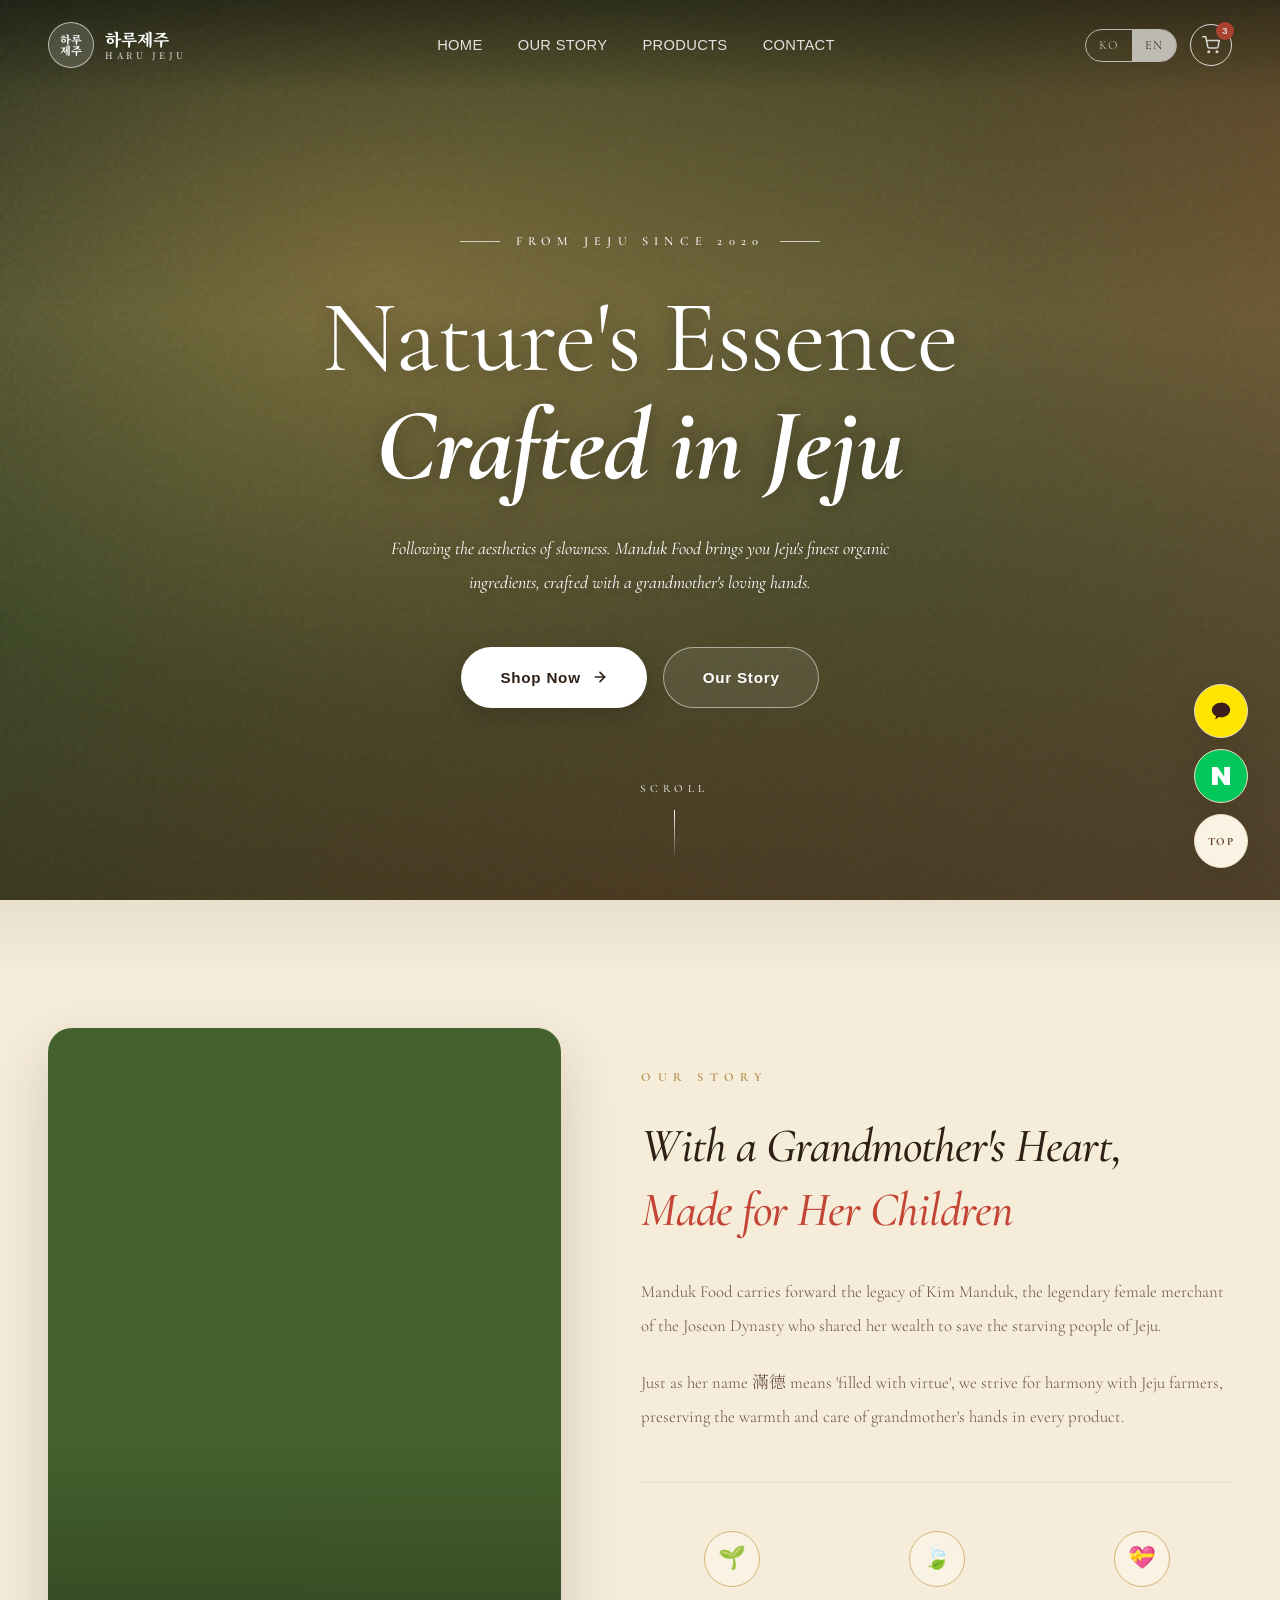
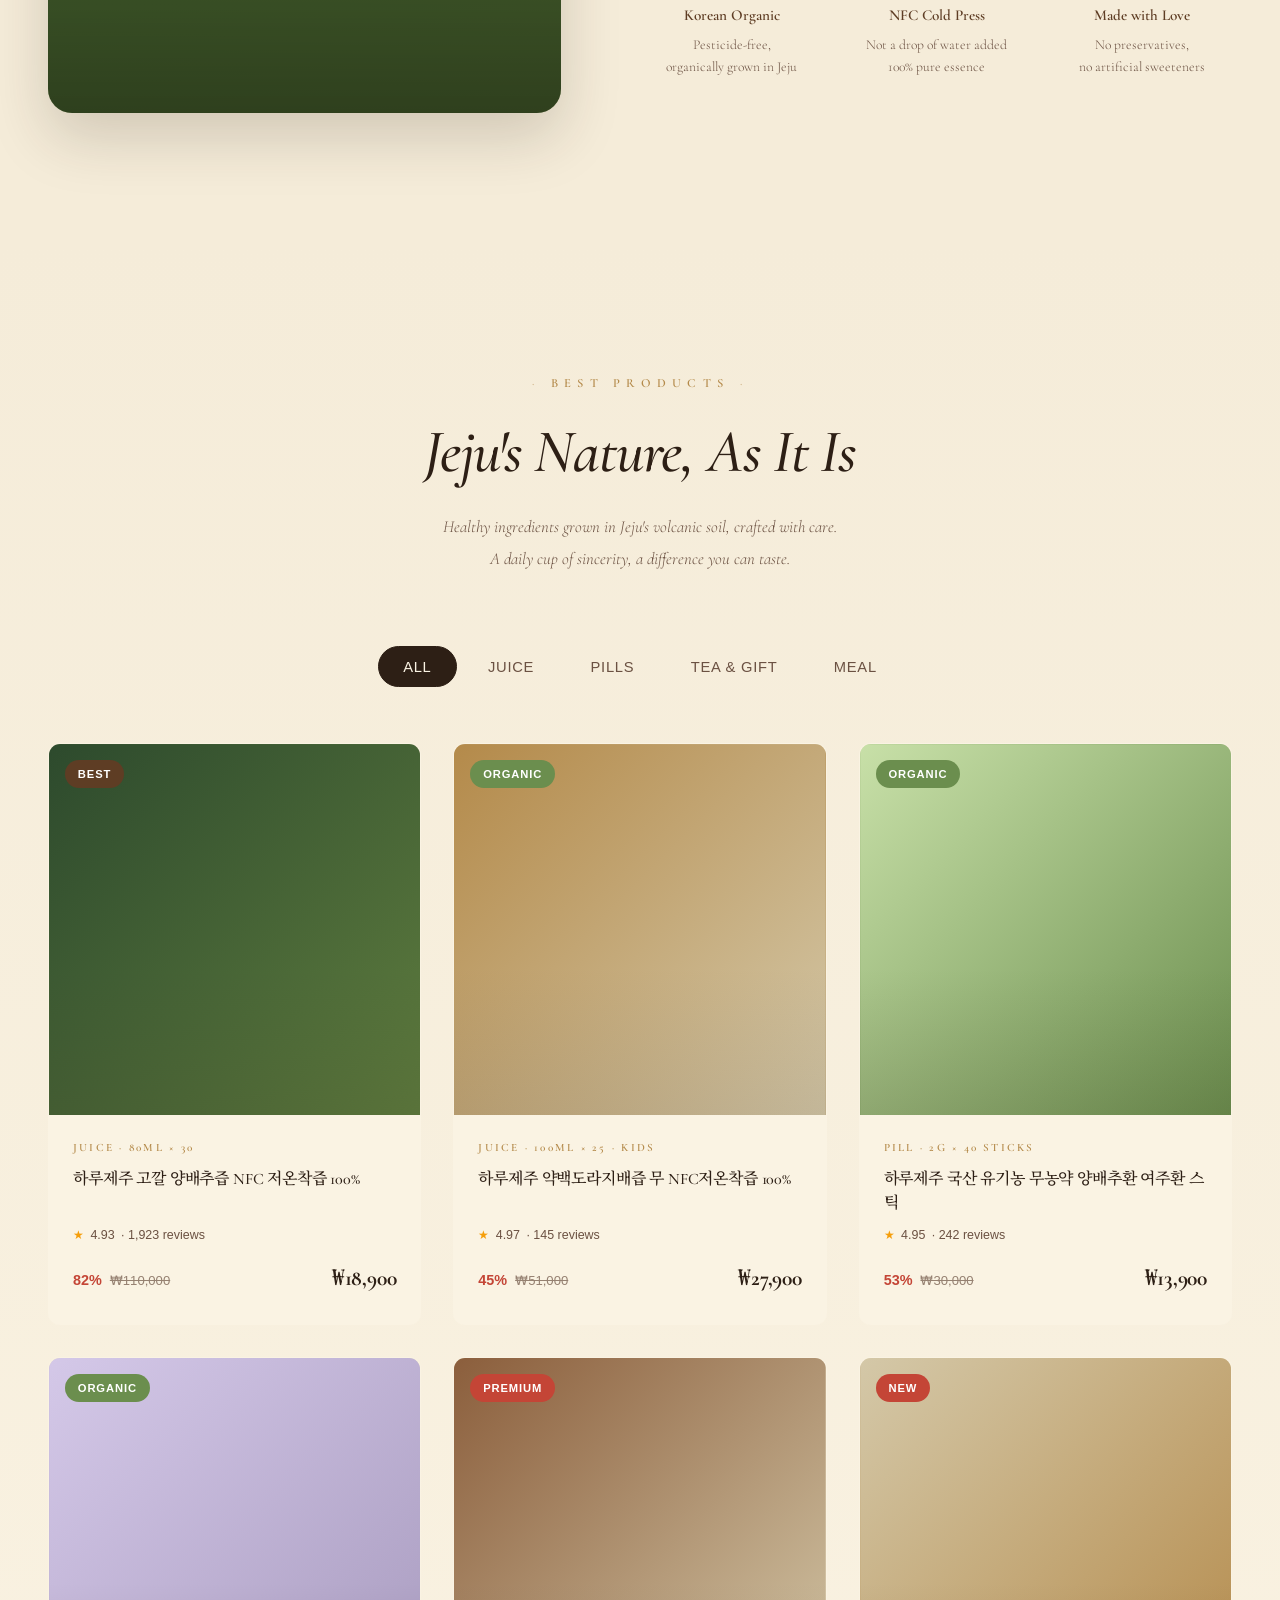
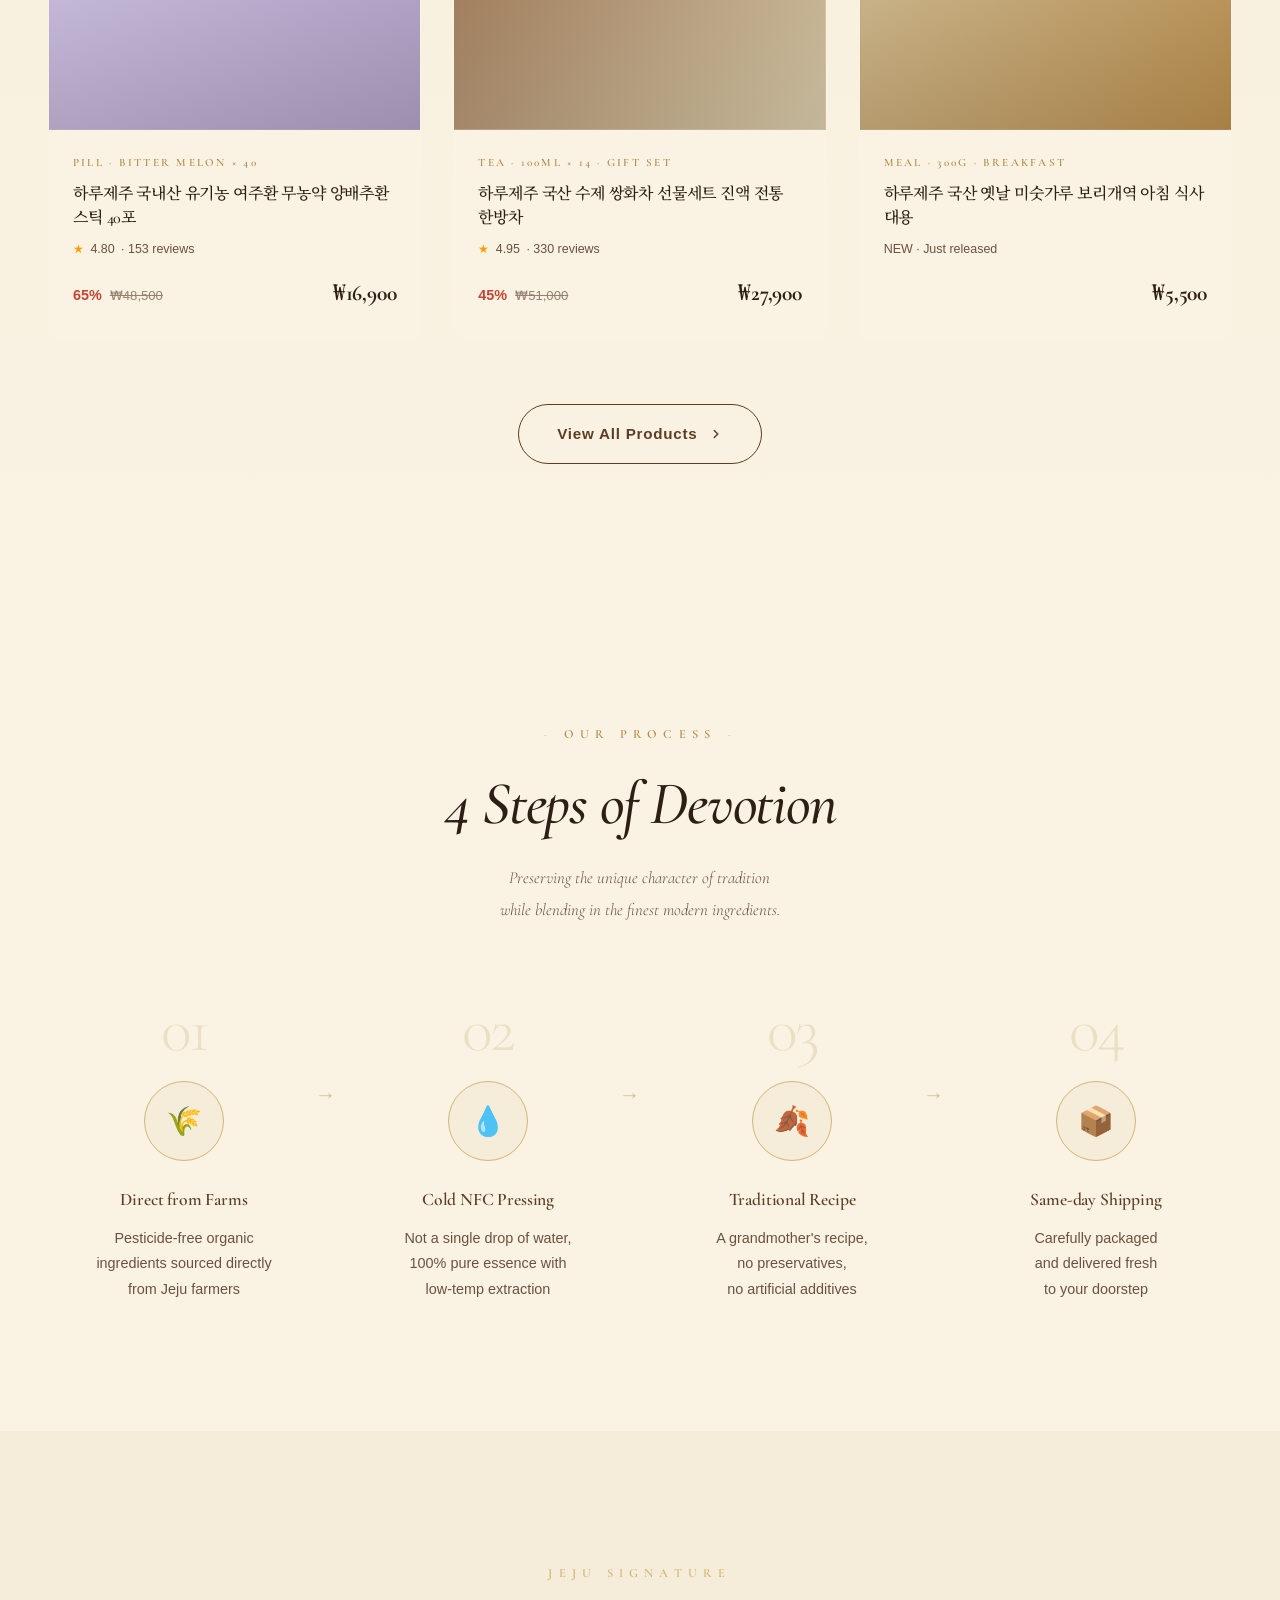
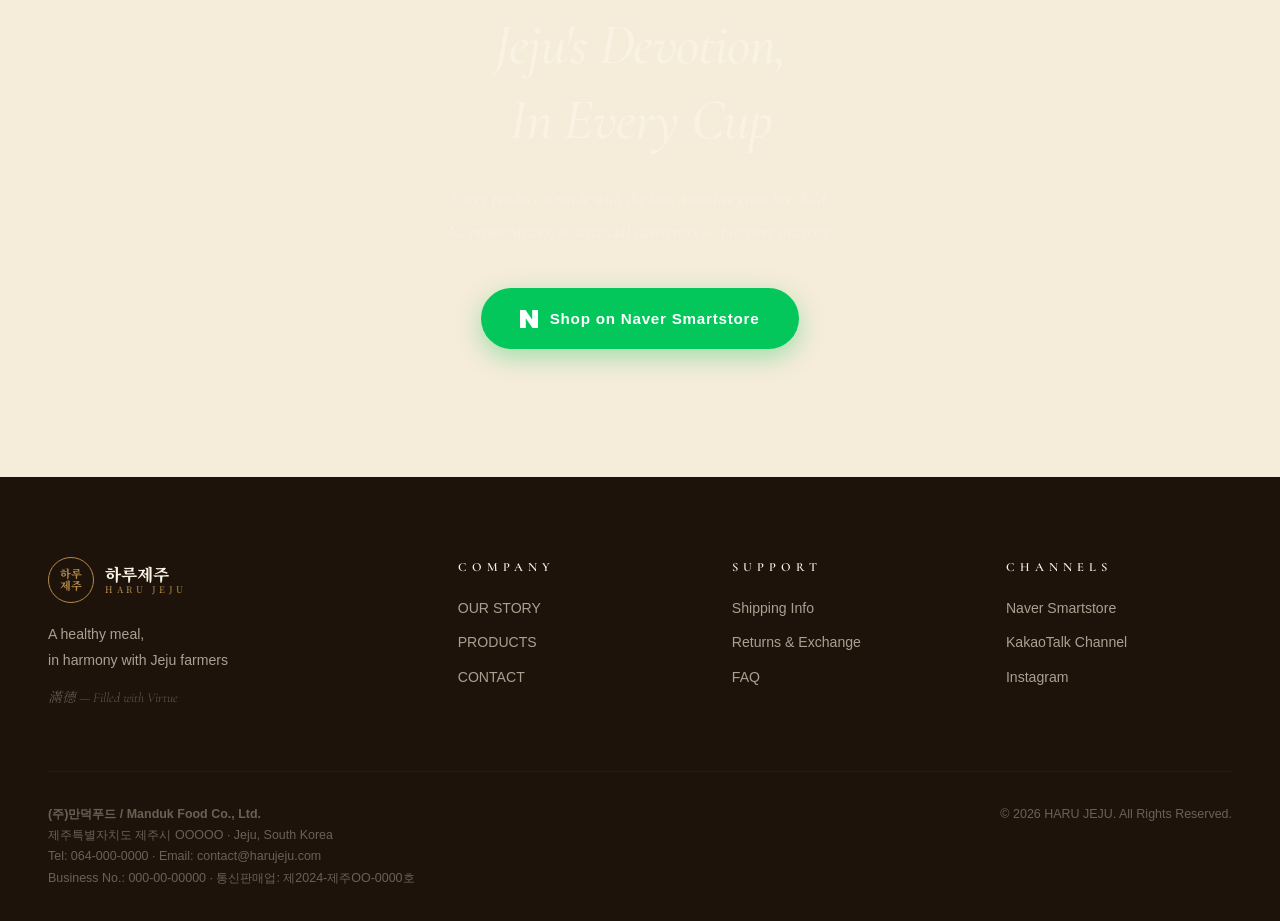
==== index.html @ b0484d88 "Add files via upload" ====
<!DOCTYPE html>
<html lang="ko">
<head>
<meta charset="UTF-8">
<meta name="viewport" content="width=device-width, initial-scale=1.0">
<meta name="description" content="하루제주 - 제주의 자연을 그대로, 느림의 미학을 따르는 만덕푸드. 유기농 양배추즙, 도라지배즙, 제주 특산 건강식품 전문 브랜드.">
<meta property="og:title" content="HARU JEJU | 하루제주">
<meta property="og:description" content="From the heart of Jeju, with a grandmother's love.">
<title>HARU JEJU 하루제주 | Nature's Essence Crafted in Jeju</title>
<link rel="stylesheet" href="css/style.css">
<link rel="icon" type="image/svg+xml" href="data:image/svg+xml,%3Csvg xmlns='http://www.w3.org/2000/svg' viewBox='0 0 100 100'%3E%3Ccircle cx='50' cy='50' r='45' fill='%23f5ecd9' stroke='%23b48a4a' stroke-width='3'/%3E%3Ctext x='50' y='62' text-anchor='middle' font-size='40' font-family='serif' fill='%235e3d24' font-weight='bold'%3E하%3C/text%3E%3C/svg%3E">
</head>
<body>

<!-- ===== Header ===== -->
<header class="site-header transparent">
  <div class="container header-inner">
    <a href="index.html" class="brand-logo">
      <span class="logo-mark">하루<br>제주</span>
      <span class="logo-text">
        <span class="ko">하루제주</span>
        <span class="en">HARU JEJU</span>
      </span>
    </a>
    <nav>
      <ul class="main-nav">
        <li><a href="index.html" data-i18n="nav.home">홈</a></li>
        <li><a href="pages/about.html" data-i18n="nav.about">브랜드 스토리</a></li>
        <li><a href="pages/products.html" data-i18n="nav.products">제품</a></li>
        <li><a href="pages/order.html" data-i18n="nav.order">주문·문의</a></li>
      </ul>
    </nav>
    <div class="header-actions">
      <div class="lang-switch" role="group" aria-label="Language switcher">
        <button class="lang-btn active" data-lang="ko">KO</button>
        <button class="lang-btn" data-lang="en">EN</button>
      </div>
      <a href="https://smartstore.naver.com/mandukfood" target="_blank" rel="noopener" class="btn-cart" aria-label="Cart">
        <svg width="18" height="18" viewBox="0 0 24 24" fill="none" stroke="currentColor" stroke-width="2" stroke-linecap="round" stroke-linejoin="round"><circle cx="9" cy="21" r="1"/><circle cx="20" cy="21" r="1"/><path d="M1 1h4l2.68 13.39a2 2 0 0 0 2 1.61h9.72a2 2 0 0 0 2-1.61L23 6H6"/></svg>
        <span class="cart-count">3</span>
      </a>
      <button class="menu-toggle" aria-label="Menu">
        <svg width="20" height="20" viewBox="0 0 24 24" fill="none" stroke="currentColor" stroke-width="2"><line x1="3" y1="6" x2="21" y2="6"/><line x1="3" y1="12" x2="21" y2="12"/><line x1="3" y1="18" x2="21" y2="18"/></svg>
      </button>
    </div>
  </div>
</header>

<!-- ===== HERO — Cinematic Full-Screen ===== -->
<section class="hero">
  <div class="hero-bg"></div>
  <div class="hero-overlay"></div>

  <div class="hero-content">
    <div class="hero-eyebrow fade-in" data-i18n="hero.eyebrow">FROM JEJU SINCE 2020</div>

    <h1 class="hero-title fade-in delay-1">
      <span class="line" data-i18n="hero.title.line1">제주의 자연을 그대로,</span>
      <span class="line em" data-i18n="hero.title.line2">하루의 정성을 담다</span>
    </h1>

    <p class="hero-subtitle fade-in delay-2" data-i18n="hero.subtitle">
      느림의 미학을 따르는 만덕푸드. 제주 농가와 상생하며, 할머니의 정성으로 매일을 빚습니다.
    </p>

    <div class="hero-cta fade-in delay-3">
      <a href="pages/products.html" class="btn btn-primary">
        <span data-i18n="hero.cta">제품 둘러보기</span>
        <svg width="16" height="16" viewBox="0 0 24 24" fill="none" stroke="currentColor" stroke-width="2.5" stroke-linecap="round" stroke-linejoin="round"><line x1="5" y1="12" x2="19" y2="12"/><polyline points="12 5 19 12 12 19"/></svg>
      </a>
      <a href="pages/about.html" class="btn btn-outline">
        <span data-i18n="hero.cta.secondary">브랜드 이야기</span>
      </a>
    </div>
  </div>

  <div class="hero-scroll fade-in delay-4">
    <span data-i18n="hero.scroll">SCROLL</span>
  </div>
</section>

<!-- ===== Brand Story ===== -->
<section class="section-story">
  <div class="container">
    <div class="story-grid">
      <div class="story-image reveal" role="img" aria-label="Children in Jeju cabbage field"></div>
      <div class="story-text reveal">
        <div class="label-wrap">
          <span class="label" data-i18n="story.label">OUR STORY</span>
        </div>
        <h2>
          <span data-i18n="story.headline.1">자식만을 생각하던</span><br>
          <span class="em" data-i18n="story.headline.2">할머니의 마음으로</span>
        </h2>
        <p data-i18n="story.body.1">
          만덕푸드는 조선의 여성 사회활동가이자 거상이었던 김만덕님의 정신을 이어받아,
          나눔을 베풀고 정직한 기업이 되겠다는 의지로 시작되었습니다.
        </p>
        <p data-i18n="story.body.2">
          滿德(만덕), '베풂으로 가득하다'라는 뜻처럼 제주 농가와의 상생을 위해 노력하며,
          할머니의 손맛과 정성을 그대로 담아 만들고 있습니다.
        </p>

        <div class="story-values">
          <div class="value-item">
            <div class="icon">🌱</div>
            <h4 data-i18n="story.value1.title">국산 유기농</h4>
            <p data-i18n="story.value1.desc">제주에서 재배된<br>무농약 유기농 원료</p>
          </div>
          <div class="value-item">
            <div class="icon">🍃</div>
            <h4 data-i18n="story.value2.title">NFC 저온착즙</h4>
            <p data-i18n="story.value2.desc">물 한 방울 없이<br>100% 원물 그대로</p>
          </div>
          <div class="value-item">
            <div class="icon">💝</div>
            <h4 data-i18n="story.value3.title">자식에게 주는 마음</h4>
            <p data-i18n="story.value3.desc">화학 방부제·감미료<br>완전 무첨가</p>
          </div>
        </div>
      </div>
    </div>
  </div>
</section>

<!-- ===== Products ===== -->
<section class="section-products" id="products">
  <div class="container">
    <div class="section-head reveal">
      <span class="label" data-i18n="products.label">BEST PRODUCTS</span>
      <h2 data-i18n="products.title">제주의 자연을 그대로</h2>
      <p data-i18n="products.subtitle">제주 화산토에서 자란 건강한 원료를 정성스럽게 담아냈습니다.<br>매일의 한 잔으로 느끼는 진심의 차이.</p>
    </div>

    <div class="product-tabs reveal">
      <button class="tab-btn active" data-category="all" data-i18n="products.tab.all">전체</button>
      <button class="tab-btn" data-category="juice" data-i18n="products.tab.juice">즙·주스</button>
      <button class="tab-btn" data-category="pill" data-i18n="products.tab.pill">환(丸)</button>
      <button class="tab-btn" data-category="tea" data-i18n="products.tab.tea">차·선물세트</button>
      <button class="tab-btn" data-category="meal" data-i18n="products.tab.meal">선식</button>
    </div>

    <div class="product-grid">

      <article class="product-card reveal" data-category="juice" data-smartstore-url="https://smartstore.naver.com/mandukfood">
        <div class="card-image" style="background-image: url('images/product-cabbage-juice.jpg'), linear-gradient(135deg, #2d4a2d, #5e7c3e);">
          <span class="product-badge best">BEST</span>
        </div>
        <div class="product-info">
          <div class="product-category">JUICE · 80ml × 30</div>
          <h3 class="product-name">하루제주 고깔 양배추즙 NFC 저온착즙 100%</h3>
          <div class="product-meta">
            <span class="star">★</span> 4.93 <span>· 1,923 reviews</span>
          </div>
          <div class="product-price">
            <span class="discount">82%</span>
            <span class="original">₩110,000</span>
            <span class="current">₩18,900</span>
          </div>
        </div>
      </article>

      <article class="product-card reveal" data-category="juice" data-smartstore-url="https://smartstore.naver.com/mandukfood">
        <div class="card-image" style="background-image: url('images/product-doraji.jpg'), linear-gradient(135deg, #b48a4a, #d4c8a8);">
          <span class="product-badge organic">ORGANIC</span>
        </div>
        <div class="product-info">
          <div class="product-category">JUICE · 100ml × 25 · KIDS</div>
          <h3 class="product-name">하루제주 약백도라지배즙 무 NFC저온착즙 100%</h3>
          <div class="product-meta">
            <span class="star">★</span> 4.97 <span>· 145 reviews</span>
          </div>
          <div class="product-price">
            <span class="discount">45%</span>
            <span class="original">₩51,000</span>
            <span class="current">₩27,900</span>
          </div>
        </div>
      </article>

      <article class="product-card reveal" data-category="pill" data-smartstore-url="https://smartstore.naver.com/mandukfood">
        <div class="card-image" style="background-image: url('images/product-cabbage-pill.jpg'), linear-gradient(135deg, #c8e0a8, #6b8e4e);">
          <span class="product-badge organic">ORGANIC</span>
        </div>
        <div class="product-info">
          <div class="product-category">PILL · 2g × 40 STICKS</div>
          <h3 class="product-name">하루제주 국산 유기농 무농약 양배추환 여주환 스틱</h3>
          <div class="product-meta">
            <span class="star">★</span> 4.95 <span>· 242 reviews</span>
          </div>
          <div class="product-price">
            <span class="discount">53%</span>
            <span class="original">₩30,000</span>
            <span class="current">₩13,900</span>
          </div>
        </div>
      </article>

      <article class="product-card reveal" data-category="pill" data-smartstore-url="https://smartstore.naver.com/mandukfood">
        <div class="card-image" style="background-image: url('images/product-bittermelon.jpg'), linear-gradient(135deg, #d4c8e8, #a89bbf);">
          <span class="product-badge organic">ORGANIC</span>
        </div>
        <div class="product-info">
          <div class="product-category">PILL · BITTER MELON × 40</div>
          <h3 class="product-name">하루제주 국내산 유기농 여주환 무농약 양배추환 스틱 40포</h3>
          <div class="product-meta">
            <span class="star">★</span> 4.80 <span>· 153 reviews</span>
          </div>
          <div class="product-price">
            <span class="discount">65%</span>
            <span class="original">₩48,500</span>
            <span class="current">₩16,900</span>
          </div>
        </div>
      </article>

      <article class="product-card reveal" data-category="tea" data-smartstore-url="https://smartstore.naver.com/mandukfood">
        <div class="card-image" style="background-image: url('images/product-ssanghwa.jpg'), linear-gradient(135deg, #8b5e3c, #d4c8a8);">
          <span class="product-badge">PREMIUM</span>
        </div>
        <div class="product-info">
          <div class="product-category">TEA · 100ml × 14 · GIFT SET</div>
          <h3 class="product-name">하루제주 국산 수제 쌍화차 선물세트 진액 전통 한방차</h3>
          <div class="product-meta">
            <span class="star">★</span> 4.95 <span>· 330 reviews</span>
          </div>
          <div class="product-price">
            <span class="discount">45%</span>
            <span class="original">₩51,000</span>
            <span class="current">₩27,900</span>
          </div>
        </div>
      </article>

      <article class="product-card reveal" data-category="meal" data-smartstore-url="https://smartstore.naver.com/mandukfood">
        <div class="card-image" style="background-image: url('images/product-misugaru.jpg'), linear-gradient(135deg, #d4c8a8, #b48a4a);">
          <span class="product-badge">NEW</span>
        </div>
        <div class="product-info">
          <div class="product-category">MEAL · 300g · BREAKFAST</div>
          <h3 class="product-name">하루제주 국산 옛날 미숫가루 보리개역 아침 식사대용</h3>
          <div class="product-meta">
            <span>NEW · Just released</span>
          </div>
          <div class="product-price">
            <span class="current">₩5,500</span>
          </div>
        </div>
      </article>

    </div>

    <div style="text-align:center; margin-top:4rem;">
      <a href="pages/products.html" class="btn btn-secondary">
        <span data-i18n="products.viewAll">모든 제품 보기</span>
        <svg width="14" height="14" viewBox="0 0 24 24" fill="none" stroke="currentColor" stroke-width="2.5" stroke-linecap="round"><polyline points="9 18 15 12 9 6"/></svg>
      </a>
    </div>
  </div>
</section>

<!-- ===== Process ===== -->
<section class="section-process">
  <div class="container">
    <div class="section-head reveal">
      <span class="label" data-i18n="process.label">OUR PROCESS</span>
      <h2 data-i18n="process.title">정성을 담는 4단계</h2>
      <p data-i18n="process.subtitle">옛것이 가지고 있는 고유한 특성은 지키면서<br>현대시대의 좋은 재료를 어울리게 담아냅니다.</p>
    </div>

    <div class="process-grid">
      <div class="process-step reveal">
        <div class="num">01</div>
        <div class="icon-circle">🌾</div>
        <h3 data-i18n="process.s1.title">제주 농가 직거래</h3>
        <p data-i18n="process.s1.desc">제주 화산토에서 자란<br>무농약 유기농 원료만을<br>농가와 직접 계약</p>
      </div>
      <div class="process-step reveal">
        <div class="num">02</div>
        <div class="icon-circle">💧</div>
        <h3 data-i18n="process.s2.title">저온 NFC 착즙</h3>
        <p data-i18n="process.s2.desc">물 한 방울 들어가지 않은<br>100% 원물 그대로<br>저온 착즙 방식</p>
      </div>
      <div class="process-step reveal">
        <div class="num">03</div>
        <div class="icon-circle">🍂</div>
        <h3 data-i18n="process.s3.title">전통 레시피 계승</h3>
        <p data-i18n="process.s3.desc">할머니의 손맛 그대로<br>화학 방부제·감미료<br>완전 무첨가</p>
      </div>
      <div class="process-step reveal">
        <div class="num">04</div>
        <div class="icon-circle">📦</div>
        <h3 data-i18n="process.s4.title">당일 포장 발송</h3>
        <p data-i18n="process.s4.desc">정성스럽게 포장하여<br>가장 신선한 상태로<br>고객님께 전달</p>
      </div>
    </div>
  </div>
</section>

<!-- ===== CTA ===== -->
<section class="section-cta">
  <div class="container">
    <div class="cta-content reveal">
      <span class="label">JEJU SIGNATURE</span>
      <h2>
        <span data-i18n="cta.title.1">제주의 정성을</span><br>
        <span data-i18n="cta.title.2">오늘 한 잔으로</span>
      </h2>
      <p data-i18n="cta.body">
        하루제주의 모든 제품은 자식에게 먹이는 마음으로 정성껏 만들어집니다.<br>
        화학 방부제나 감미료가 들어가지 않은, 진심을 담은 한 잔을 만나보세요.
      </p>
      <a href="https://smartstore.naver.com/mandukfood" target="_blank" rel="noopener" class="btn btn-naver">
        <svg width="18" height="18" viewBox="0 0 24 24" fill="currentColor"><path d="M16.273 12.845L7.376 0H0v24h7.726V11.156L16.624 24H24V0h-7.727v12.845z"/></svg>
        <span data-i18n="cta.button">네이버 스마트스토어에서 구매하기</span>
      </a>
    </div>
  </div>
</section>

<!-- ===== Footer ===== -->
<footer class="site-footer">
  <div class="container">
    <div class="footer-grid">
      <div class="footer-brand">
        <a href="index.html" class="brand-logo">
          <span class="logo-mark">하루<br>제주</span>
          <span class="logo-text">
            <span class="ko">하루제주</span>
            <span class="en">HARU JEJU</span>
          </span>
        </a>
        <p data-i18n="footer.tagline">제주 농가와 상생하는<br>건강한 한 끼, 만덕푸드</p>
        <p class="tagline">滿德 — Filled with Virtue</p>
      </div>

      <div class="footer-col">
        <h4 data-i18n="footer.col1.title">회사 정보</h4>
        <ul>
          <li><a href="pages/about.html" data-i18n="nav.about">브랜드 스토리</a></li>
          <li><a href="pages/products.html" data-i18n="nav.products">제품 소개</a></li>
          <li><a href="pages/order.html" data-i18n="nav.order">주문·문의</a></li>
        </ul>
      </div>

      <div class="footer-col">
        <h4 data-i18n="footer.col2.title">고객 지원</h4>
        <ul>
          <li><a href="pages/order.html#shipping" data-i18n="footer.col2.shipping">배송 안내</a></li>
          <li><a href="pages/order.html#exchange" data-i18n="footer.col2.exchange">교환·환불</a></li>
          <li><a href="pages/order.html#faq" data-i18n="footer.col2.faq">자주 묻는 질문</a></li>
        </ul>
      </div>

      <div class="footer-col">
        <h4 data-i18n="footer.col3.title">판매 채널</h4>
        <ul>
          <li><a href="https://smartstore.naver.com/mandukfood" target="_blank" rel="noopener" data-i18n="footer.col3.smartstore">네이버 스마트스토어</a></li>
          <li><a href="#" target="_blank" data-i18n="footer.col3.kakao">카카오톡 채널</a></li>
          <li><a href="#" target="_blank" data-i18n="footer.col3.instagram">인스타그램</a></li>
        </ul>
      </div>
    </div>

    <div class="footer-bottom">
      <div>
        <strong>(주)만덕푸드 / Manduk Food Co., Ltd.</strong><br>
        제주특별자치도 제주시 OOOOO · Jeju, South Korea<br>
        Tel: 064-000-0000 · Email: contact@harujeju.com<br>
        Business No.: 000-00-00000 · 통신판매업: 제2024-제주OO-0000호
      </div>
      <div>© 2026 HARU JEJU. All Rights Reserved.</div>
    </div>
  </div>
</footer>

<!-- ===== Floating Action Buttons ===== -->
<div class="fab-group">
  <a href="https://pf.kakao.com/" target="_blank" rel="noopener" class="fab kakao" aria-label="KakaoTalk">
    <svg width="22" height="22" viewBox="0 0 24 24" fill="currentColor"><path d="M12 3C6.48 3 2 6.58 2 11c0 2.83 1.83 5.31 4.6 6.74-.13.46-.81 2.84-.85 3.06 0 0-.02.14.07.19s.2.01.2.01c.27-.04 3.13-2.04 3.62-2.39.78.12 1.59.2 2.36.2 5.52 0 10-3.58 10-8s-4.48-8-10-8z"/></svg>
  </a>
    <a href="https://smartstore.naver.com/mandukfood" target="_blank" rel="noopener" class="fab naver" aria-label="Naver Smartstore">
    <svg width="18" height="18" viewBox="0 0 24 24" fill="currentColor"><path d="M16.273 12.845L7.376 0H0v24h7.726V11.156L16.624 24H24V0h-7.727v12.845z"/></svg>
  </a>
  <button class="fab top" aria-label="Top">TOP</button>
</div>

<script src="js/i18n.js"></script>
<script src="js/main.js"></script>
</body>
</html>
---- css/style.css ----
/* ============================================
   하루제주 (HARU JEJU) - Cinematic v2
   ============================================ */

@import url('https://fonts.googleapis.com/css2?family=Cormorant+Garamond:wght@300;400;500;600;700&family=Nanum+Myeongjo:wght@400;700;800&family=Noto+Serif+KR:wght@300;400;500;700;900&family=Gaegu:wght@400;700&family=Pretendard:wght@300;400;500;600;700;800&display=swap');

:root {
  /* Brand Colors */
  --paper: #f5ecd9;
  --paper-light: #faf3e3;
  --paper-dark: #ebdfc4;
  --ink: #2d1f15;
  --ink-mid: #4a3528;
  --ink-light: #6b5142;
  --brown: #8b5e3c;
  --brown-dark: #5e3d24;
  --gold: #b48a4a;
  --gold-light: #d4b478;
  --jeju-green: #6b8e4e;
  --jeju-green-dark: #4a6b35;
  --stone: #6e6357;
  --accent: #c44536;
  --white: #ffffff;
  --black: #000000;

  /* Typography */
  --font-serif-ko: 'Noto Serif KR', 'Nanum Myeongjo', serif;
  --font-serif-en: 'Cormorant Garamond', 'Noto Serif KR', serif;
  --font-sans: 'Pretendard', 'Noto Sans KR', -apple-system, sans-serif;
  --font-hand: 'Gaegu', 'Nanum Pen Script', cursive;

  /* Layout */
  --container-max: 1320px;
  --container-pad: clamp(1.25rem, 4vw, 3rem);
  --section-pad: clamp(5rem, 10vw, 9rem);

  /* Effects */
  --shadow-sm: 0 2px 12px rgba(45, 31, 21, 0.06);
  --shadow-md: 0 12px 32px rgba(45, 31, 21, 0.1);
  --shadow-lg: 0 24px 60px rgba(45, 31, 21, 0.18);
  --shadow-xl: 0 40px 80px rgba(45, 31, 21, 0.25);

  --radius-sm: 6px;
  --radius-md: 12px;
  --radius-lg: 24px;
  --radius-pill: 999px;

  --ease: cubic-bezier(0.2, 0.8, 0.2, 1);
  --ease-soft: cubic-bezier(0.4, 0, 0.2, 1);

  /* Backward-compat aliases (for inline styles in sub-pages) */
  --color-paper: var(--paper);
  --color-paper-light: var(--paper-light);
  --color-paper-dark: var(--paper-dark);
  --color-ink: var(--ink);
  --color-ink-light: var(--ink-light);
  --color-brown-dark: var(--brown-dark);
  --color-gold: var(--gold);
  --color-accent: var(--accent);
  --font-serif: var(--font-serif-ko);
  --font-hand: var(--font-serif-ko);
}

* { box-sizing: border-box; margin: 0; padding: 0; }

html { scroll-behavior: smooth; font-size: 16px; }

body {
  font-family: var(--font-sans);
  color: var(--ink);
  background: var(--paper);
  line-height: 1.65;
  letter-spacing: -0.01em;
  overflow-x: hidden;
  -webkit-font-smoothing: antialiased;
}

body.lang-en {
  letter-spacing: 0;
}

img { max-width: 100%; height: auto; display: block; }
a { color: inherit; text-decoration: none; transition: color 0.3s var(--ease); }
button { font-family: inherit; cursor: pointer; border: none; background: none; }

/* ============================================
   Container
   ============================================ */
.container {
  width: 100%;
  max-width: var(--container-max);
  margin: 0 auto;
  padding: 0 var(--container-pad);
}

/* ============================================
   Header — Transparent over Hero
   ============================================ */
.site-header {
  position: fixed;
  top: 0; left: 0; right: 0;
  z-index: 100;
  padding: 1.4rem 0;
  transition: all 0.4s var(--ease-soft);
}

.site-header.transparent {
  background: linear-gradient(180deg, rgba(0,0,0,0.35), transparent);
  color: var(--white);
}

.site-header.scrolled {
  background: rgba(245, 236, 217, 0.96);
  backdrop-filter: blur(16px);
  -webkit-backdrop-filter: blur(16px);
  border-bottom: 1px solid rgba(180, 138, 74, 0.15);
  padding: 0.8rem 0;
  color: var(--ink);
}

.header-inner {
  display: flex;
  align-items: center;
  justify-content: space-between;
  gap: 2rem;
}

.brand-logo {
  display: flex;
  align-items: center;
  gap: 0.7rem;
  font-family: var(--font-serif-ko);
  font-weight: 800;
}

.brand-logo .logo-mark {
  width: 46px; height: 46px;
  border-radius: 50%;
  background: rgba(245, 236, 217, 0.95);
  border: 1.5px solid var(--gold);
  display: grid; place-items: center;
  font-size: 0.7rem;
  line-height: 1.05;
  text-align: center;
  color: var(--brown-dark);
  font-weight: 800;
  letter-spacing: 0;
}

.transparent .brand-logo .logo-mark {
  background: rgba(255, 255, 255, 0.15);
  border-color: rgba(255, 255, 255, 0.6);
  color: var(--white);
  backdrop-filter: blur(8px);
}

.brand-logo .logo-text {
  display: flex;
  flex-direction: column;
  line-height: 1.05;
  font-size: 1.1rem;
}
.brand-logo .logo-text .ko { font-size: 1.05rem; }
.brand-logo .logo-text .en {
  font-size: 0.55rem;
  letter-spacing: 0.4em;
  font-weight: 500;
  color: var(--gold);
  margin-top: 2px;
}

.transparent .brand-logo .logo-text .en { color: rgba(255, 255, 255, 0.8); }

/* Navigation */
.main-nav {
  display: flex;
  gap: 2.2rem;
  list-style: none;
  font-size: 0.92rem;
  font-weight: 500;
  letter-spacing: 0.02em;
}

.main-nav a {
  position: relative;
  padding: 0.4rem 0;
  opacity: 0.85;
  transition: opacity 0.3s var(--ease);
}
.main-nav a:hover { opacity: 1; }
.main-nav a::after {
  content: '';
  position: absolute;
  left: 50%; bottom: -2px;
  width: 0; height: 1.5px;
  background: currentColor;
  transform: translateX(-50%);
  transition: width 0.3s var(--ease);
}
.main-nav a:hover::after { width: 100%; }

/* Header actions — language switch + cart */
.header-actions {
  display: flex;
  gap: 0.4rem;
  align-items: center;
}

.lang-switch {
  display: flex;
  align-items: center;
  border: 1px solid currentColor;
  border-radius: var(--radius-pill);
  overflow: hidden;
  opacity: 0.65;
  transition: opacity 0.3s var(--ease);
  font-family: var(--font-serif-en);
  font-size: 0.78rem;
  font-weight: 600;
  letter-spacing: 0.1em;
}
.lang-switch:hover { opacity: 1; }

.lang-btn {
  padding: 0.45rem 0.8rem;
  color: currentColor;
  transition: all 0.3s var(--ease);
  font-family: inherit;
  font-size: inherit;
  letter-spacing: inherit;
}
.lang-btn.active {
  background: currentColor;
  color: var(--paper);
}
.transparent .lang-btn.active { color: var(--ink); background: var(--white); }
.scrolled .lang-btn.active { color: var(--paper); background: var(--ink); }

.btn-cart {
  width: 42px; height: 42px;
  display: grid; place-items: center;
  border-radius: 50%;
  border: 1px solid currentColor;
  position: relative;
  opacity: 0.8;
  transition: all 0.3s var(--ease);
  margin-left: 0.4rem;
}
.btn-cart:hover { opacity: 1; transform: scale(1.05); }

.btn-cart .cart-count {
  position: absolute;
  top: -3px; right: -3px;
  background: var(--accent);
  color: white;
  font-size: 0.6rem;
  width: 18px; height: 18px;
  border-radius: 50%;
  display: grid; place-items: center;
  font-weight: 700;
}

.menu-toggle {
  display: none;
  width: 42px; height: 42px;
  border-radius: 50%;
  border: 1px solid currentColor;
  color: currentColor;
}

/* ============================================
   HERO — Cinematic Full-Screen
   ============================================ */
.hero {
  position: relative;
  min-height: 100vh;
  display: flex;
  align-items: center;
  justify-content: center;
  text-align: center;
  color: var(--white);
  overflow: hidden;
  isolation: isolate;
}

/* Hero Background — uses photo if available, otherwise rich gradient */
.hero-bg {
  position: absolute;
  inset: 0;
  z-index: -2;
  background-image:
    url('images/hero-cabbage-jeju.jpg');
  background-size: cover;
  background-position: center;
  /* Slow zoom animation */
  animation: heroZoom 20s var(--ease-soft) infinite alternate;
}

/* Beautiful fallback gradient if photo missing */
.hero-bg::before {
  content: '';
  position: absolute;
  inset: 0;
  background:
    radial-gradient(ellipse at 30% 30%, rgba(255, 195, 100, 0.5) 0%, transparent 50%),
    radial-gradient(ellipse at 70% 60%, rgba(107, 142, 78, 0.7) 0%, transparent 60%),
    linear-gradient(135deg, #2d4a2d 0%, #5e7c3e 30%, #b48a4a 70%, #d4a76a 100%);
  z-index: -1;
}

@keyframes heroZoom {
  0% { transform: scale(1); }
  100% { transform: scale(1.08); }
}

/* Dark overlay for text legibility */
.hero-overlay {
  position: absolute;
  inset: 0;
  z-index: -1;
  background:
    linear-gradient(180deg, rgba(0,0,0,0.35) 0%, rgba(0,0,0,0.15) 35%, rgba(0,0,0,0.45) 100%),
    linear-gradient(135deg, rgba(94, 61, 36, 0.25), rgba(45, 31, 21, 0.4));
}

/* Subtle grain texture */
.hero-overlay::after {
  content: '';
  position: absolute;
  inset: 0;
  opacity: 0.15;
  mix-blend-mode: overlay;
  background-image: url("data:image/svg+xml,%3Csvg viewBox='0 0 200 200' xmlns='http://www.w3.org/2000/svg'%3E%3Cfilter id='n'%3E%3CfeTurbulence type='fractalNoise' baseFrequency='0.85' numOctaves='2' stitchTiles='stitch'/%3E%3C/filter%3E%3Crect width='100%25' height='100%25' filter='url(%23n)'/%3E%3C/svg%3E");
}

.hero-content {
  position: relative;
  z-index: 1;
  max-width: 920px;
  padding: 8rem var(--container-pad) 6rem;
}

.hero-eyebrow {
  display: inline-flex;
  align-items: center;
  gap: 1rem;
  font-family: var(--font-serif-en);
  font-size: 0.78rem;
  letter-spacing: 0.5em;
  font-weight: 500;
  text-transform: uppercase;
  margin-bottom: 2rem;
  opacity: 0.85;
}
.hero-eyebrow::before,
.hero-eyebrow::after {
  content: '';
  width: 40px; height: 1px;
  background: rgba(255, 255, 255, 0.7);
}

.hero-title {
  font-family: var(--font-serif-ko);
  font-weight: 300;
  font-size: clamp(2.5rem, 7vw, 5.8rem);
  line-height: 1.18;
  letter-spacing: -0.02em;
  margin-bottom: 2rem;
  text-shadow: 0 2px 20px rgba(0, 0, 0, 0.3);
}

body.lang-en .hero-title {
  font-family: var(--font-serif-en);
  font-weight: 400;
  font-size: clamp(2.8rem, 8vw, 6.8rem);
  letter-spacing: -0.01em;
  line-height: 1.05;
}

.hero-title .line {
  display: block;
}
.hero-title .em {
  font-weight: 700;
  font-style: italic;
}

.hero-subtitle {
  font-family: var(--font-serif-ko);
  font-size: clamp(1rem, 1.4vw, 1.2rem);
  line-height: 1.9;
  font-weight: 300;
  opacity: 0.95;
  max-width: 28em;
  margin: 0 auto 3rem;
  text-shadow: 0 2px 12px rgba(0, 0, 0, 0.3);
}

body.lang-en .hero-subtitle {
  font-family: var(--font-serif-en);
  font-size: clamp(1.05rem, 1.4vw, 1.25rem);
  font-style: italic;
  font-weight: 400;
}

.hero-cta {
  display: flex;
  gap: 1rem;
  justify-content: center;
  flex-wrap: wrap;
}

/* Buttons */
.btn {
  display: inline-flex;
  align-items: center;
  gap: 0.7rem;
  padding: 1.05rem 2.4rem;
  border-radius: var(--radius-pill);
  font-weight: 600;
  font-size: 0.95rem;
  letter-spacing: 0.05em;
  transition: all 0.4s var(--ease);
  border: 1.5px solid transparent;
  white-space: nowrap;
  cursor: pointer;
  font-family: inherit;
}

.btn-primary {
  background: var(--white);
  color: var(--ink);
  box-shadow: 0 8px 24px rgba(0, 0, 0, 0.18);
}
.btn-primary:hover {
  background: var(--paper-light);
  transform: translateY(-2px);
  box-shadow: 0 16px 40px rgba(0, 0, 0, 0.22);
}

.btn-outline {
  background: rgba(255, 255, 255, 0.08);
  color: var(--white);
  border-color: rgba(255, 255, 255, 0.5);
  backdrop-filter: blur(8px);
}
.btn-outline:hover {
  background: rgba(255, 255, 255, 0.15);
  border-color: var(--white);
}

.btn-dark {
  background: var(--brown-dark);
  color: var(--paper-light);
  box-shadow: var(--shadow-md);
}
.btn-dark:hover {
  background: var(--ink);
  transform: translateY(-2px);
  box-shadow: var(--shadow-lg);
}

.btn-secondary {
  background: transparent;
  color: var(--brown-dark);
  border-color: var(--brown-dark);
}
.btn-secondary:hover {
  background: var(--brown-dark);
  color: var(--paper-light);
}

.btn-naver {
  background: #03c75a;
  color: white;
  box-shadow: 0 8px 24px rgba(3, 199, 90, 0.35);
}
.btn-naver:hover {
  background: #02b250;
  transform: translateY(-2px);
}

/* Hero scroll indicator */
.hero-scroll {
  position: absolute;
  bottom: 2.5rem;
  left: 50%;
  transform: translateX(-50%);
  display: flex;
  flex-direction: column;
  align-items: center;
  gap: 0.7rem;
  font-family: var(--font-serif-en);
  font-size: 0.7rem;
  letter-spacing: 0.4em;
  opacity: 0.7;
  z-index: 1;
}
.hero-scroll::after {
  content: '';
  width: 1px;
  height: 50px;
  background: linear-gradient(to bottom, currentColor, transparent);
  animation: scrollLine 2s infinite;
}
@keyframes scrollLine {
  0% { transform: scaleY(0); transform-origin: top; }
  50% { transform: scaleY(1); transform-origin: top; }
  50.01% { transform-origin: bottom; }
  100% { transform: scaleY(0); transform-origin: bottom; }
}

/* ============================================
   Section Headers
   ============================================ */
section { position: relative; }

.section-head {
  text-align: center;
  margin-bottom: 4.5rem;
}

.section-head .label {
  display: inline-block;
  font-family: var(--font-serif-en);
  color: var(--gold);
  font-size: 0.78rem;
  letter-spacing: 0.5em;
  text-transform: uppercase;
  margin-bottom: 1.2rem;
  font-weight: 600;
}
.section-head .label::before,
.section-head .label::after {
  content: '·';
  color: var(--gold);
  margin: 0 0.7rem;
  opacity: 0.5;
}

.section-head h2 {
  font-family: var(--font-serif-ko);
  font-size: clamp(2rem, 4.5vw, 3.4rem);
  line-height: 1.3;
  letter-spacing: -0.02em;
  color: var(--ink);
  margin-bottom: 1.2rem;
  font-weight: 400;
}
body.lang-en .section-head h2 {
  font-family: var(--font-serif-en);
  font-weight: 500;
  font-style: italic;
  font-size: clamp(2.2rem, 5vw, 3.8rem);
}

.section-head p {
  font-family: var(--font-serif-ko);
  font-size: 1.05rem;
  color: var(--ink-light);
  max-width: 38em;
  margin: 0 auto;
  line-height: 1.9;
  font-weight: 300;
}
body.lang-en .section-head p {
  font-family: var(--font-serif-en);
  font-style: italic;
}

/* ============================================
   Brand Story Section
   ============================================ */
.section-story {
  padding: var(--section-pad) 0;
  background: var(--paper);
  position: relative;
}

.section-story::before {
  content: '';
  position: absolute;
  top: 0; left: 0; right: 0;
  height: 80px;
  background: linear-gradient(to bottom, rgba(0,0,0,0.05), transparent);
  pointer-events: none;
}

.story-grid {
  display: grid;
  grid-template-columns: 1fr 1.15fr;
  gap: 5rem;
  align-items: center;
}

.story-image {
  aspect-ratio: 3/4;
  border-radius: var(--radius-lg);
  background-size: cover;
  background-position: center;
  background-image: url('images/kids-farm.jpg');
  background-color: var(--jeju-green-dark);
  box-shadow: var(--shadow-lg);
  position: relative;
  overflow: hidden;
}
.story-image::before {
  content: '';
  position: absolute;
  inset: 0;
  background:
    linear-gradient(180deg, transparent 60%, rgba(45, 31, 21, 0.4)),
    linear-gradient(135deg, rgba(107, 142, 78, 0.2), rgba(180, 138, 74, 0.2));
  mix-blend-mode: multiply;
}
.story-image::after {
  content: '';
  position: absolute;
  top: -25px; left: -25px;
  width: 50%; height: 50%;
  border: 1.5px solid var(--gold);
  border-right: 0; border-bottom: 0;
  opacity: 0.6;
}

.story-text .label-wrap {
  margin-bottom: 1.5rem;
}
.story-text .label {
  display: inline-block;
  font-family: var(--font-serif-en);
  color: var(--gold);
  font-size: 0.78rem;
  letter-spacing: 0.5em;
  text-transform: uppercase;
  font-weight: 600;
}

.story-text h2 {
  font-family: var(--font-serif-ko);
  font-size: clamp(2rem, 4vw, 3rem);
  line-height: 1.35;
  letter-spacing: -0.02em;
  color: var(--ink);
  margin-bottom: 2rem;
  font-weight: 400;
}
body.lang-en .story-text h2 {
  font-family: var(--font-serif-en);
  font-weight: 500;
  font-style: italic;
}
.story-text h2 .em { color: var(--accent); }

.story-text p {
  font-family: var(--font-serif-ko);
  font-size: 1.05rem;
  line-height: 2;
  color: var(--ink-light);
  margin-bottom: 1.5rem;
  font-weight: 300;
}
body.lang-en .story-text p {
  font-family: var(--font-serif-en);
}

.story-values {
  display: grid;
  grid-template-columns: repeat(3, 1fr);
  gap: 1.5rem;
  margin-top: 3rem;
  padding-top: 3rem;
  border-top: 1px solid var(--paper-dark);
}

.value-item { text-align: center; }
.value-item .icon {
  width: 56px; height: 56px;
  margin: 0 auto 1rem;
  border-radius: 50%;
  background: var(--paper-light);
  display: grid; place-items: center;
  font-size: 1.4rem;
  border: 1px solid var(--gold-light);
}
.value-item h4 {
  font-family: var(--font-serif-ko);
  font-size: 0.95rem;
  font-weight: 700;
  color: var(--brown-dark);
  margin-bottom: 0.4rem;
}
body.lang-en .value-item h4 { font-family: var(--font-serif-en); font-weight: 600; }
.value-item p {
  font-size: 0.85rem;
  color: var(--ink-light);
  margin: 0;
  line-height: 1.6;
}

/* ============================================
   Products Section
   ============================================ */
.section-products {
  padding: var(--section-pad) 0;
  background: linear-gradient(180deg, var(--paper) 0%, var(--paper-light) 100%);
}

.product-tabs {
  display: flex;
  flex-wrap: wrap;
  justify-content: center;
  gap: 0.4rem;
  margin-bottom: 3.5rem;
}

.tab-btn {
  padding: 0.7rem 1.5rem;
  border-radius: var(--radius-pill);
  font-size: 0.92rem;
  font-weight: 500;
  letter-spacing: 0.05em;
  color: var(--ink-light);
  border: 1px solid transparent;
  background: transparent;
  transition: all 0.3s var(--ease);
}
.tab-btn:hover { color: var(--brown-dark); background: rgba(180, 138, 74, 0.08); }
.tab-btn.active {
  background: var(--ink);
  color: var(--paper-light);
  border-color: var(--ink);
}

.product-grid {
  display: grid;
  grid-template-columns: repeat(auto-fill, minmax(280px, 1fr));
  gap: 2rem;
}

.product-card {
  background: var(--paper-light);
  border-radius: var(--radius-md);
  overflow: hidden;
  border: 1px solid transparent;
  transition: all 0.4s var(--ease);
  cursor: pointer;
  position: relative;
}
.product-card:hover {
  transform: translateY(-8px);
  box-shadow: var(--shadow-lg);
  border-color: var(--gold-light);
}

.product-card .card-image {
  aspect-ratio: 1;
  background-size: cover;
  background-position: center;
  background-color: var(--paper-dark);
  position: relative;
  overflow: hidden;
  transition: transform 0.6s var(--ease);
}
.product-card:hover .card-image {
  transform: scale(1.05);
}
.product-card .card-image::before {
  content: '';
  position: absolute; inset: 0;
  background: linear-gradient(to bottom, transparent 60%, rgba(45, 31, 21, 0.1));
}

.product-badge {
  position: absolute;
  top: 1rem; left: 1rem;
  background: var(--accent);
  color: white;
  padding: 0.3rem 0.8rem;
  border-radius: var(--radius-pill);
  font-size: 0.7rem;
  font-weight: 700;
  letter-spacing: 0.08em;
  z-index: 2;
}
.product-badge.organic { background: var(--jeju-green); }
.product-badge.best { background: var(--brown-dark); }

.product-info { padding: 1.5rem 1.5rem 1.7rem; }

.product-category {
  font-family: var(--font-serif-en);
  font-size: 0.7rem;
  color: var(--gold);
  letter-spacing: 0.2em;
  text-transform: uppercase;
  margin-bottom: 0.6rem;
  font-weight: 600;
}

.product-name {
  font-family: var(--font-serif-ko);
  font-size: 1rem;
  font-weight: 700;
  color: var(--ink);
  margin-bottom: 0.6rem;
  line-height: 1.5;
  min-height: 3em;
  display: -webkit-box;
  -webkit-line-clamp: 2;
  -webkit-box-orient: vertical;
  overflow: hidden;
  letter-spacing: -0.01em;
}
body.lang-en .product-name { font-family: var(--font-serif-en); font-weight: 500; }

.product-meta {
  display: flex;
  align-items: center;
  gap: 0.4rem;
  font-size: 0.78rem;
  color: var(--ink-light);
  margin-bottom: 1rem;
}
.product-meta .star { color: #f59e0b; }

.product-price {
  display: flex;
  align-items: baseline;
  gap: 0.5rem;
  flex-wrap: wrap;
}
.product-price .discount {
  color: var(--accent);
  font-weight: 800;
  font-size: 0.9rem;
}
.product-price .original {
  color: var(--ink-light);
  text-decoration: line-through;
  font-size: 0.82rem;
  opacity: 0.7;
}
.product-price .current {
  font-family: var(--font-serif-en);
  font-size: 1.35rem;
  font-weight: 700;
  color: var(--ink);
  margin-left: auto;
  letter-spacing: -0.01em;
}

/* ============================================
   Process Section
   ============================================ */
.section-process {
  padding: var(--section-pad) 0;
  background: var(--paper-light);
}

.process-grid {
  display: grid;
  grid-template-columns: repeat(4, 1fr);
  gap: 2rem;
  margin-top: 3rem;
}

.process-step {
  text-align: center;
  position: relative;
  padding: 0 0.5rem;
}

.process-step .num {
  font-family: var(--font-serif-en);
  font-size: 4rem;
  font-weight: 300;
  color: var(--paper-dark);
  line-height: 1;
  margin-bottom: 1.2rem;
  letter-spacing: -0.04em;
}

.process-step .icon-circle {
  width: 80px; height: 80px;
  margin: 0 auto 1.5rem;
  border-radius: 50%;
  background: var(--paper);
  border: 1.5px solid var(--gold-light);
  display: grid; place-items: center;
  font-size: 1.8rem;
  transition: all 0.4s var(--ease);
}
.process-step:hover .icon-circle {
  border-color: var(--gold);
  transform: rotate(-5deg) scale(1.05);
}

.process-step h3 {
  font-family: var(--font-serif-ko);
  font-size: 1.1rem;
  font-weight: 700;
  color: var(--brown-dark);
  margin-bottom: 0.7rem;
  letter-spacing: -0.01em;
}
body.lang-en .process-step h3 { font-family: var(--font-serif-en); font-weight: 600; }

.process-step p {
  font-size: 0.9rem;
  color: var(--ink-light);
  line-height: 1.8;
  font-weight: 300;
}

.process-step:not(:last-child)::after {
  content: '→';
  position: absolute;
  top: 5rem; right: -1rem;
  color: var(--gold);
  font-size: 1.3rem;
  opacity: 0.5;
}

/* ============================================
   CTA Section
   ============================================ */
.section-cta {
  padding: var(--section-pad) 0;
  background:
    linear-gradient(135deg, rgba(45, 31, 21, 0.92) 0%, rgba(94, 61, 36, 0.95) 100%),
    url('images/jeju-dolharubang.jpg');
  background-size: cover;
  background-position: center;
  background-attachment: fixed;
  color: var(--paper-light);
  text-align: center;
  position: relative;
}

@supports not (background-attachment: fixed) {
  .section-cta { background-attachment: scroll; }
}

.cta-content { position: relative; z-index: 2; }
.cta-content .label {
  display: inline-block;
  font-family: var(--font-serif-en);
  color: var(--gold-light);
  font-size: 0.78rem;
  letter-spacing: 0.5em;
  text-transform: uppercase;
  margin-bottom: 1.5rem;
  font-weight: 600;
}
.cta-content h2 {
  font-family: var(--font-serif-ko);
  font-size: clamp(2.2rem, 4.5vw, 3.6rem);
  line-height: 1.3;
  margin-bottom: 1.5rem;
  font-weight: 400;
  letter-spacing: -0.02em;
}
body.lang-en .cta-content h2 {
  font-family: var(--font-serif-en);
  font-weight: 500;
  font-style: italic;
}
.cta-content p {
  font-family: var(--font-serif-ko);
  font-size: 1.1rem;
  margin-bottom: 2.5rem;
  opacity: 0.9;
  max-width: 36em;
  margin-left: auto;
  margin-right: auto;
  line-height: 1.9;
  font-weight: 300;
}
body.lang-en .cta-content p { font-family: var(--font-serif-en); font-style: italic; }

/* ============================================
   Footer
   ============================================ */
.site-footer {
  padding: 5rem 0 2rem;
  background: #1d130b;
  color: rgba(245, 236, 217, 0.65);
  font-size: 0.88rem;
  font-weight: 300;
}

.footer-grid {
  display: grid;
  grid-template-columns: 1.6fr 1fr 1fr 1fr;
  gap: 3rem;
  margin-bottom: 3rem;
}

.footer-brand .brand-logo {
  color: var(--paper-light);
  margin-bottom: 1.2rem;
}
.footer-brand .brand-logo .logo-mark {
  background: transparent;
  color: var(--gold);
  border-color: var(--gold);
}
.footer-brand p {
  line-height: 1.8;
  margin-bottom: 0.8rem;
}
.footer-brand .tagline {
  font-family: var(--font-serif-en);
  font-style: italic;
  font-size: 0.85rem;
  opacity: 0.5;
}

.footer-col h4 {
  font-family: var(--font-serif-en);
  color: var(--paper-light);
  font-size: 0.78rem;
  letter-spacing: 0.4em;
  margin-bottom: 1.2rem;
  font-weight: 600;
  text-transform: uppercase;
}

.footer-col ul {
  list-style: none;
  display: flex;
  flex-direction: column;
  gap: 0.7rem;
}
.footer-col a:hover { color: var(--gold-light); }

.footer-bottom {
  border-top: 1px solid rgba(245, 236, 217, 0.08);
  padding-top: 2rem;
  display: flex;
  justify-content: space-between;
  flex-wrap: wrap;
  gap: 1rem;
  font-size: 0.78rem;
  opacity: 0.55;
  line-height: 1.7;
}

/* ============================================
   Floating Action Buttons
   ============================================ */
.fab-group {
  position: fixed;
  bottom: 2rem; right: 2rem;
  display: flex;
  flex-direction: column;
  gap: 0.7rem;
  z-index: 50;
}

.fab {
  width: 54px; height: 54px;
  border-radius: 50%;
  display: grid; place-items: center;
  font-size: 1.3rem;
  box-shadow: var(--shadow-md);
  transition: all 0.3s var(--ease);
  background: var(--paper-light);
  color: var(--brown-dark);
  border: 1px solid var(--paper-dark);
}
.fab:hover { transform: scale(1.08); box-shadow: var(--shadow-lg); }
.fab.kakao { background: #fee500; color: #3c1e1e; }
.fab.naver { background: #03c75a; color: white; }
.fab.top { font-family: var(--font-serif-en); font-size: 0.7rem; font-weight: 700; letter-spacing: 0.1em; }

/* ============================================
   Page Hero (sub-pages)
   ============================================ */
.page-hero {
  padding: 9rem 0 4rem;
  text-align: center;
  background:
    linear-gradient(180deg, var(--paper-light) 0%, var(--paper) 100%);
  position: relative;
}

.page-hero h1 {
  font-family: var(--font-serif-ko);
  font-size: clamp(2.5rem, 5vw, 4.2rem);
  color: var(--ink);
  line-height: 1.25;
  margin-bottom: 1.2rem;
  font-weight: 400;
  letter-spacing: -0.02em;
}
body.lang-en .page-hero h1 {
  font-family: var(--font-serif-en);
  font-weight: 500;
  font-style: italic;
}

.page-hero .breadcrumb {
  font-family: var(--font-serif-en);
  color: var(--gold);
  font-size: 0.78rem;
  letter-spacing: 0.4em;
  text-transform: uppercase;
  margin-bottom: 1.2rem;
  font-weight: 600;
}

.page-hero p {
  font-family: var(--font-serif-ko);
  font-size: 1.1rem;
  color: var(--ink-light);
  max-width: 32em;
  margin: 0 auto;
  line-height: 1.9;
  font-weight: 300;
}
body.lang-en .page-hero p { font-family: var(--font-serif-en); font-style: italic; }

/* ============================================
   Animations
   ============================================ */
@keyframes fadeUp {
  from { opacity: 0; transform: translateY(40px); }
  to { opacity: 1; transform: translateY(0); }
}

.fade-in { opacity: 0; animation: fadeUp 1s var(--ease-soft) forwards; }
.fade-in.delay-1 { animation-delay: 0.2s; }
.fade-in.delay-2 { animation-delay: 0.4s; }
.fade-in.delay-3 { animation-delay: 0.6s; }
.fade-in.delay-4 { animation-delay: 0.8s; }

.reveal {
  opacity: 0;
  transform: translateY(40px);
  transition: opacity 1s var(--ease-soft), transform 1s var(--ease-soft);
}
.reveal.in-view { opacity: 1; transform: translateY(0); }

/* ============================================
   Responsive
   ============================================ */
@media (max-width: 980px) {
  .story-grid,
  .footer-grid { grid-template-columns: 1fr; gap: 3rem; }
  .process-grid { grid-template-columns: repeat(2, 1fr); }
  .process-step:not(:last-child)::after { display: none; }
  .main-nav { display: none; }
  .menu-toggle { display: grid; }
  .footer-grid { grid-template-columns: 1fr 1fr; gap: 2rem; }
  .hero { min-height: 90vh; }
  .hero-content { padding: 6rem var(--container-pad) 5rem; }
  .lang-switch { font-size: 0.72rem; }
}

@media (max-width: 600px) {
  .hero-eyebrow { font-size: 0.65rem; letter-spacing: 0.4em; }
  .hero-eyebrow::before, .hero-eyebrow::after { width: 25px; }
  .hero-cta { flex-direction: column; width: 100%; max-width: 280px; margin: 0 auto; }
  .hero-cta .btn { width: 100%; justify-content: center; }
  .product-grid { grid-template-columns: 1fr 1fr; gap: 1rem; }
  .product-info { padding: 1rem; }
  .product-name { font-size: 0.88rem; min-height: 2.6em; }
  .product-price .current { font-size: 1.05rem; }
  .footer-grid { grid-template-columns: 1fr; }
  .story-values { grid-template-columns: 1fr; }
  .fab-group { bottom: 1rem; right: 1rem; }
  .fab { width: 46px; height: 46px; font-size: 1.1rem; }
  .process-grid { grid-template-columns: 1fr; }
  .lang-switch { display: none; }
  .footer-bottom { flex-direction: column; }
}
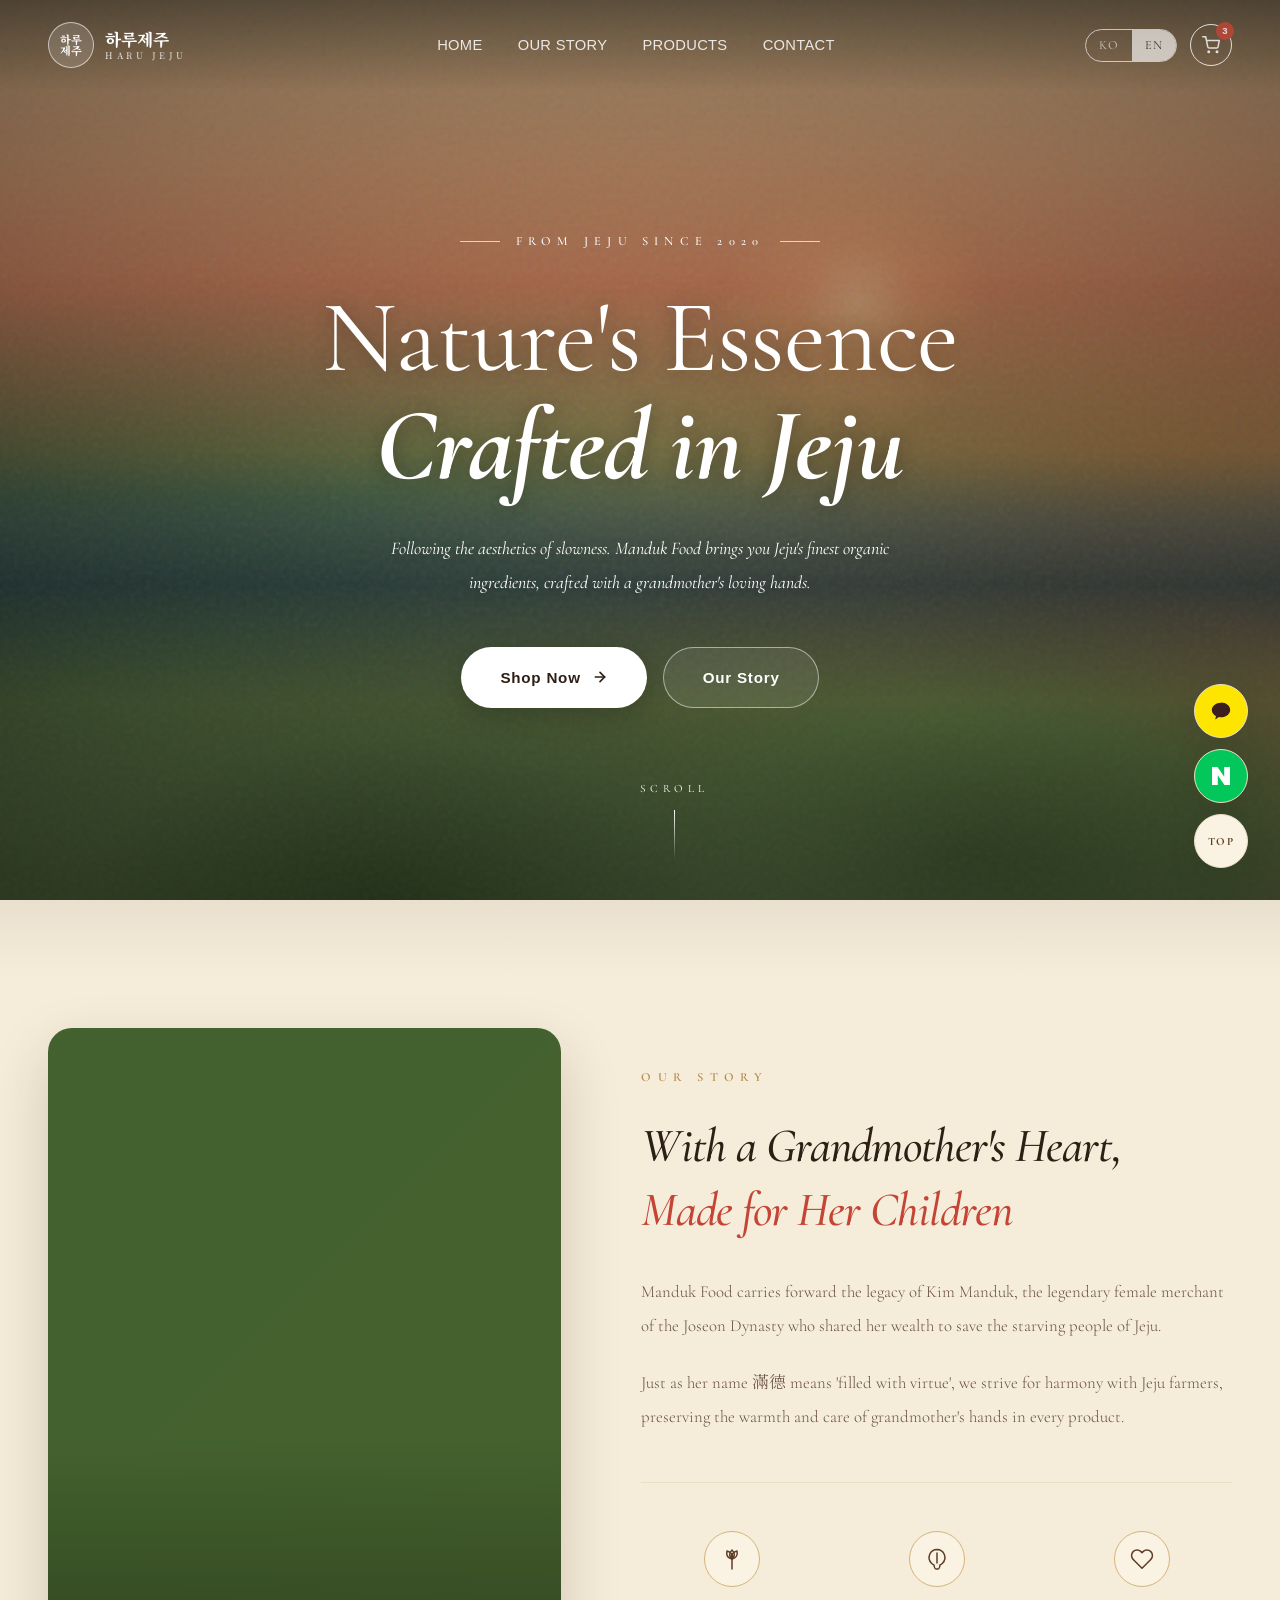
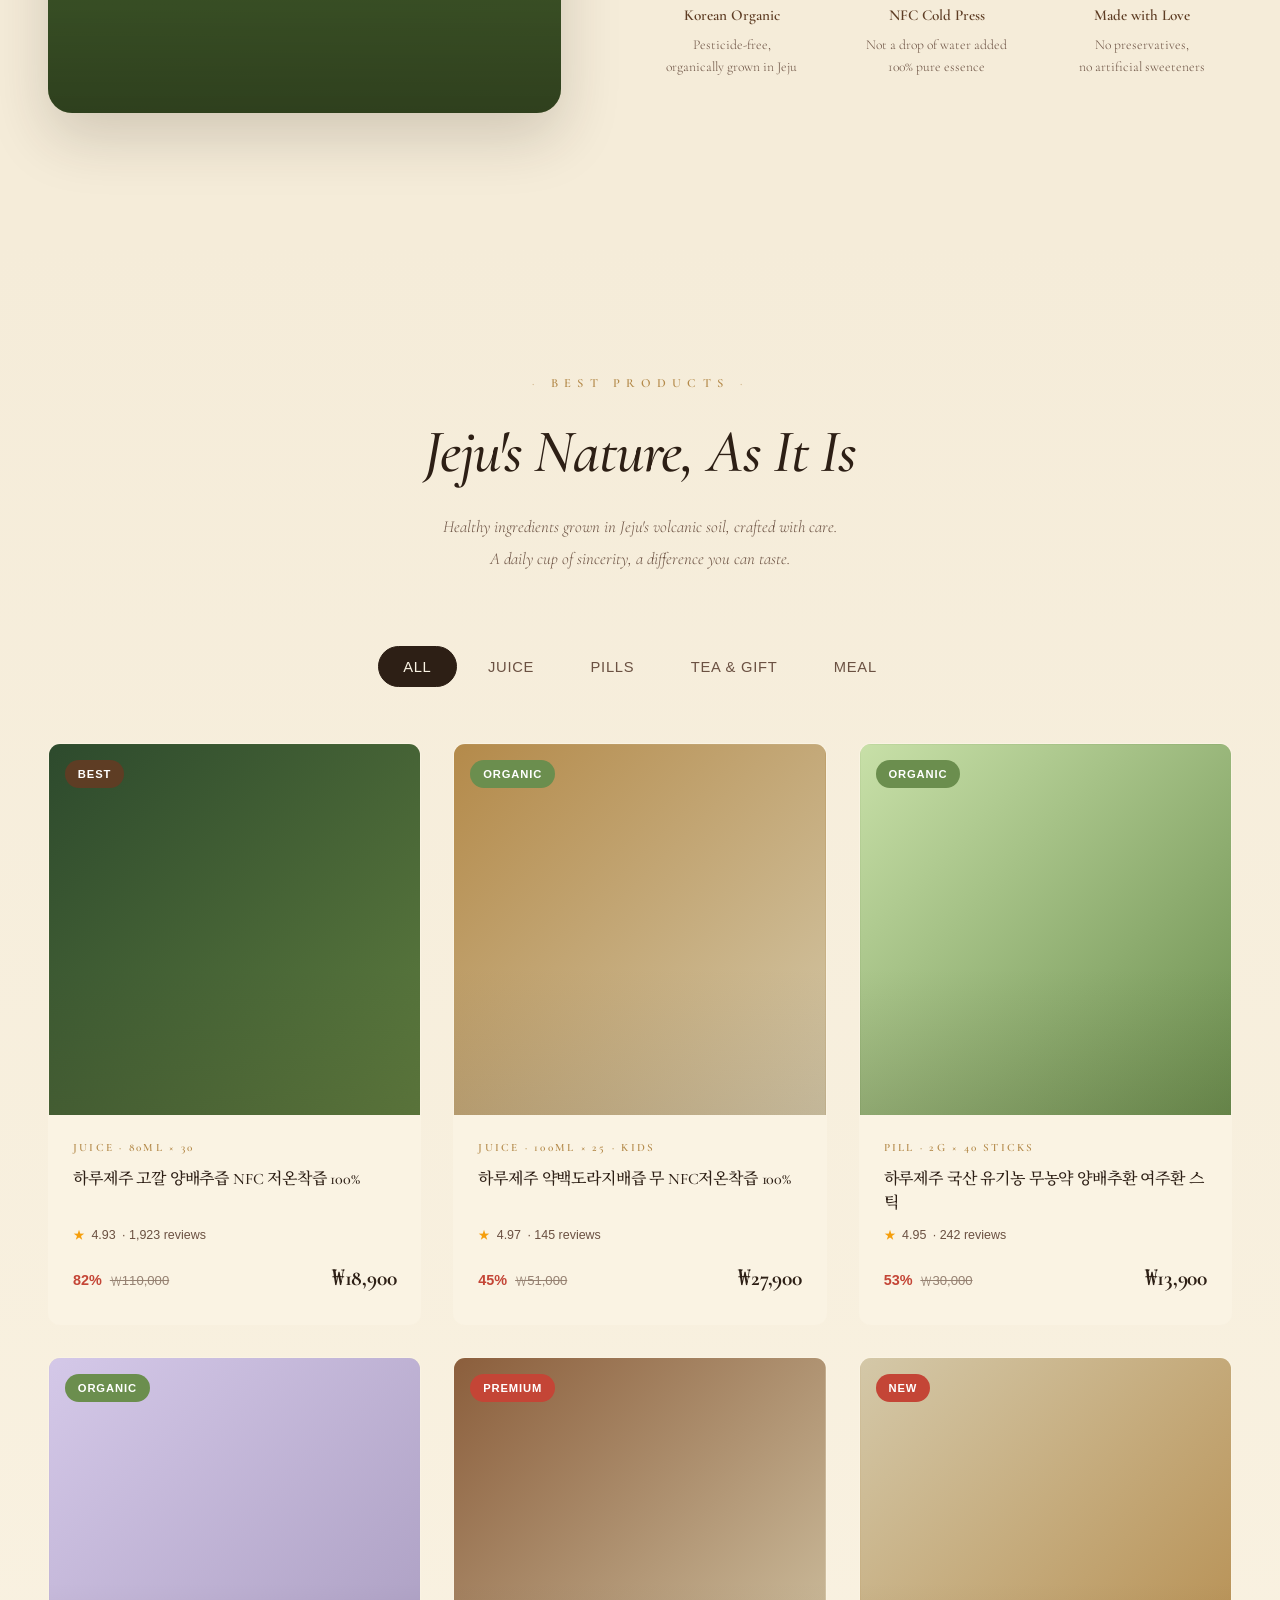
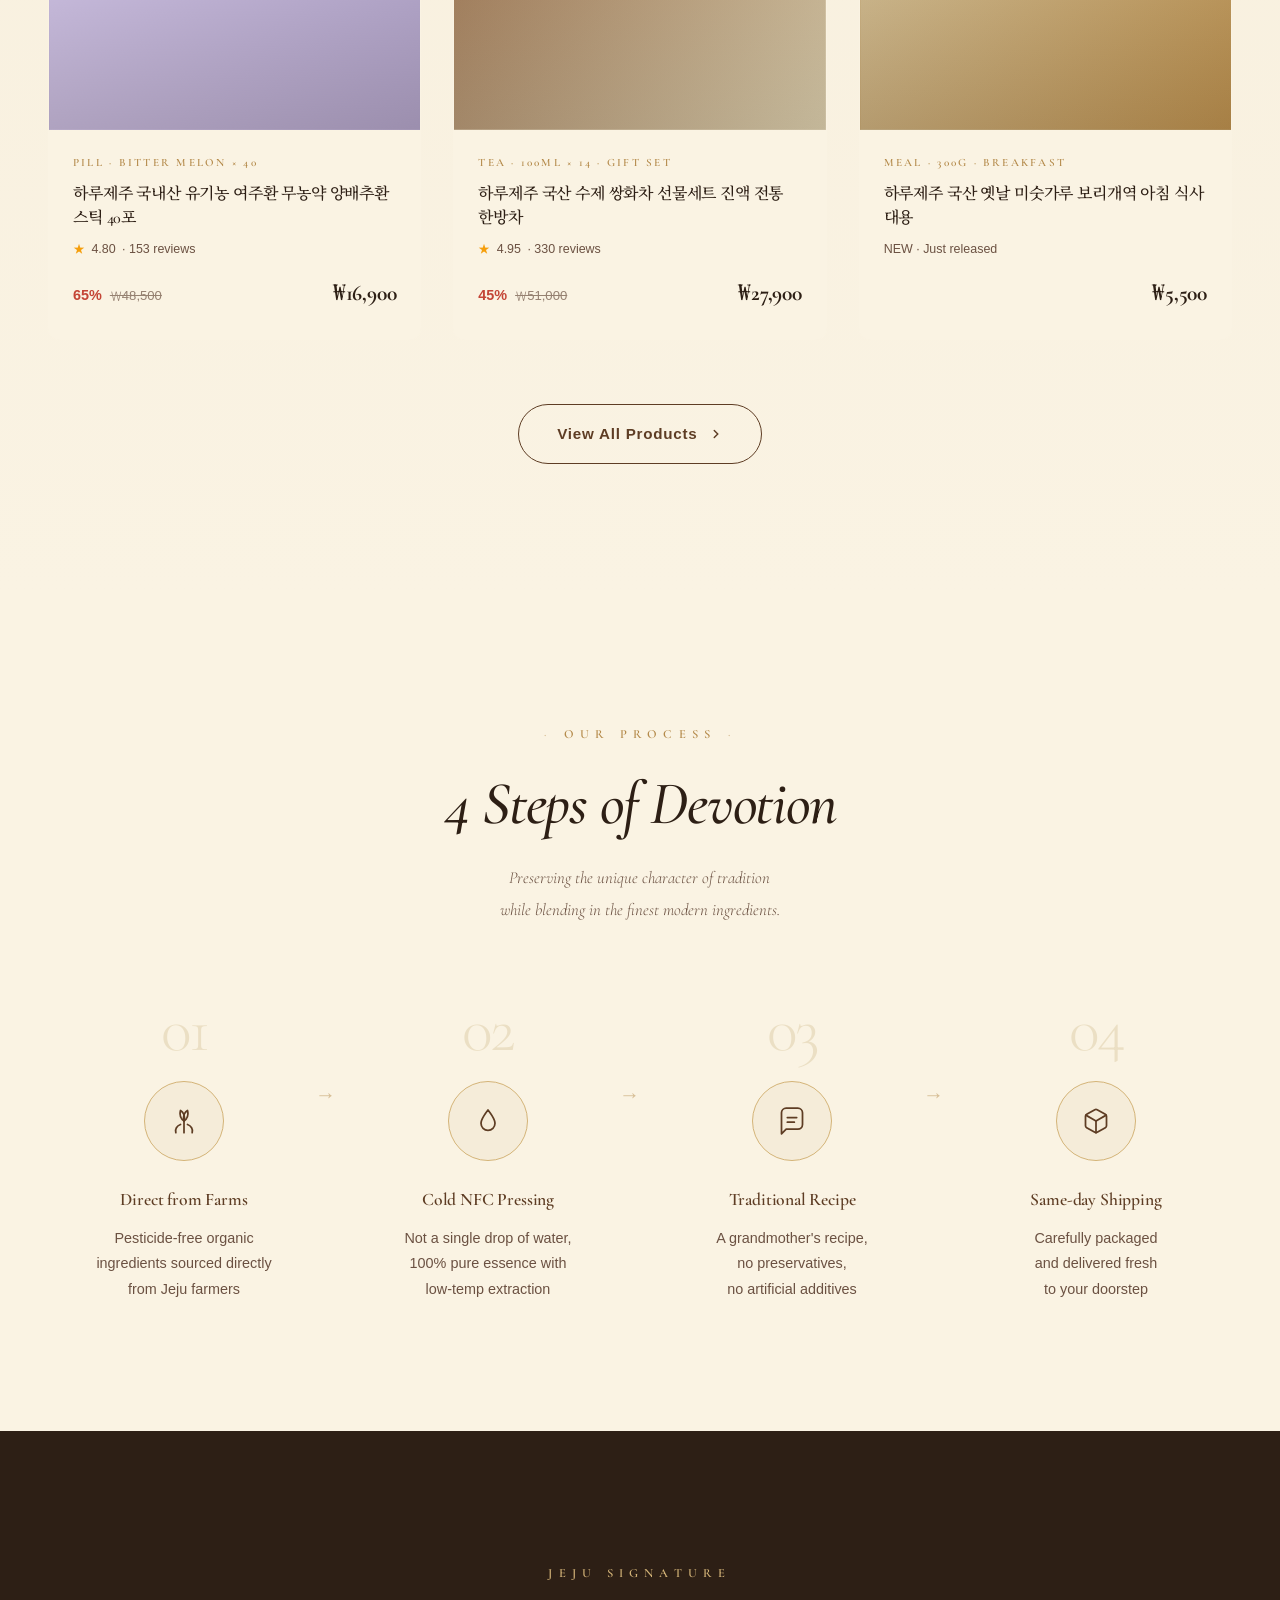
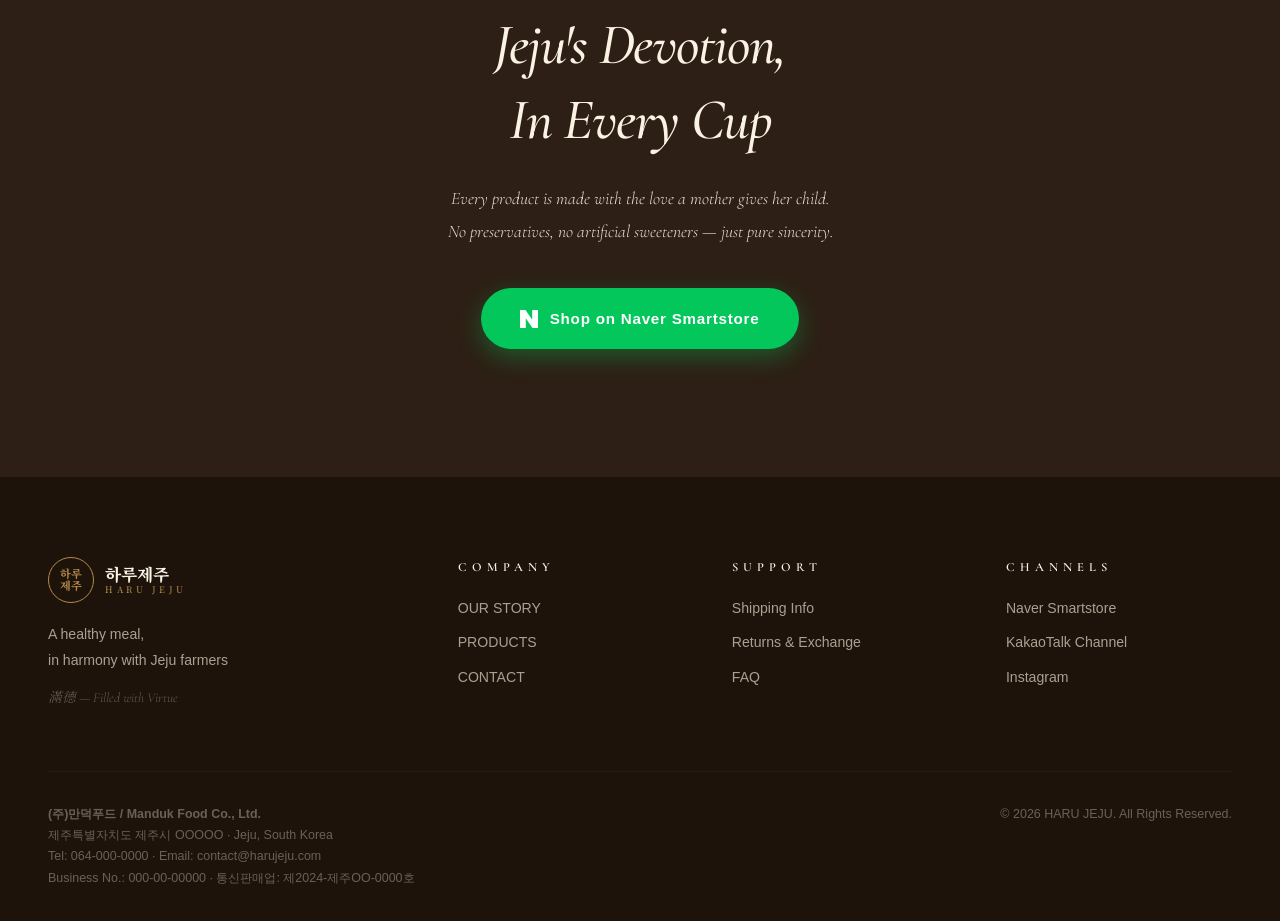
==== commit a5e9fc58: "Add files via upload" ====
--- a/index.html
+++ b/index.html
@@ -103,17 +103,23 @@
 
         <div class="story-values">
           <div class="value-item">
-            <div class="icon">🌱</div>
+            <div class="icon">
+              <svg width="24" height="24" viewBox="0 0 24 24" fill="none" stroke="currentColor" stroke-width="1.5" stroke-linecap="round" stroke-linejoin="round"><path d="M12 22V12"/><path d="M12 12c-3-3-3-6 0-9 3 3 3 6 0 9z"/><path d="M12 12c-4-1-6-4-5-8 4 1 6 4 5 8z"/><path d="M12 12c4-1 6-4 5-8-4 1-6 4-5 8z"/></svg>
+            </div>
             <h4 data-i18n="story.value1.title">국산 유기농</h4>
             <p data-i18n="story.value1.desc">제주에서 재배된<br>무농약 유기농 원료</p>
           </div>
           <div class="value-item">
-            <div class="icon">🍃</div>
+            <div class="icon">
+              <svg width="24" height="24" viewBox="0 0 24 24" fill="none" stroke="currentColor" stroke-width="1.5" stroke-linecap="round" stroke-linejoin="round"><path d="M12 2.5a8 8 0 0 0-5.5 13.7c.5.5 1.5 1.3 2.5 1.8.7 5 1.5 4 3 4s2.3 1 3-4c1-.5 2-1.3 2.5-1.8A8 8 0 0 0 12 2.5z"/><path d="M12 6v10"/></svg>
+            </div>
             <h4 data-i18n="story.value2.title">NFC 저온착즙</h4>
             <p data-i18n="story.value2.desc">물 한 방울 없이<br>100% 원물 그대로</p>
           </div>
           <div class="value-item">
-            <div class="icon">💝</div>
+            <div class="icon">
+              <svg width="24" height="24" viewBox="0 0 24 24" fill="none" stroke="currentColor" stroke-width="1.5" stroke-linecap="round" stroke-linejoin="round"><path d="M20.84 4.61a5.5 5.5 0 0 0-7.78 0L12 5.67l-1.06-1.06a5.5 5.5 0 0 0-7.78 7.78l1.06 1.06L12 21.23l7.78-7.78 1.06-1.06a5.5 5.5 0 0 0 0-7.78z"/></svg>
+            </div>
             <h4 data-i18n="story.value3.title">자식에게 주는 마음</h4>
             <p data-i18n="story.value3.desc">화학 방부제·감미료<br>완전 무첨가</p>
           </div>
@@ -143,7 +149,7 @@
     <div class="product-grid">
 
       <article class="product-card reveal" data-category="juice" data-smartstore-url="https://smartstore.naver.com/mandukfood">
-        <div class="card-image" style="background-image: url('images/product-cabbage-juice.jpg'), linear-gradient(135deg, #2d4a2d, #5e7c3e);">
+        <div class="card-image" style="background-image: url('images/123.jpg'), url('123.jpg'), linear-gradient(135deg, #2d4a2d, #5e7c3e);">
           <span class="product-badge best">BEST</span>
         </div>
         <div class="product-info">
@@ -271,25 +277,33 @@
     <div class="process-grid">
       <div class="process-step reveal">
         <div class="num">01</div>
-        <div class="icon-circle">🌾</div>
+        <div class="icon-circle">
+          <svg width="28" height="28" viewBox="0 0 24 24" fill="none" stroke="currentColor" stroke-width="1.5" stroke-linecap="round" stroke-linejoin="round"><path d="M12 22V12"/><path d="M12 12c-3-2-4-5-3-9 3 2 4 5 3 9z"/><path d="M12 12c3-2 4-5 3-9-3 2-4 5-3 9z"/><path d="M5 22c-1-3 1-6 4-7"/><path d="M19 22c1-3-1-6-4-7"/></svg>
+        </div>
         <h3 data-i18n="process.s1.title">제주 농가 직거래</h3>
         <p data-i18n="process.s1.desc">제주 화산토에서 자란<br>무농약 유기농 원료만을<br>농가와 직접 계약</p>
       </div>
       <div class="process-step reveal">
         <div class="num">02</div>
-        <div class="icon-circle">💧</div>
+        <div class="icon-circle">
+          <svg width="28" height="28" viewBox="0 0 24 24" fill="none" stroke="currentColor" stroke-width="1.5" stroke-linecap="round" stroke-linejoin="round"><path d="M12 2.5C8.5 7 6 11 6 14a6 6 0 0 0 12 0c0-3-2.5-7-6-11.5z"/></svg>
+        </div>
         <h3 data-i18n="process.s2.title">저온 NFC 착즙</h3>
         <p data-i18n="process.s2.desc">물 한 방울 들어가지 않은<br>100% 원물 그대로<br>저온 착즙 방식</p>
       </div>
       <div class="process-step reveal">
         <div class="num">03</div>
-        <div class="icon-circle">🍂</div>
+        <div class="icon-circle">
+          <svg width="28" height="28" viewBox="0 0 24 24" fill="none" stroke="currentColor" stroke-width="1.5" stroke-linecap="round" stroke-linejoin="round"><path d="M21 15a4 4 0 0 1-4 4H7l-4 4V5a4 4 0 0 1 4-4h10a4 4 0 0 1 4 4z"/><path d="M8 9h8"/><path d="M8 13h6"/></svg>
+        </div>
         <h3 data-i18n="process.s3.title">전통 레시피 계승</h3>
         <p data-i18n="process.s3.desc">할머니의 손맛 그대로<br>화학 방부제·감미료<br>완전 무첨가</p>
       </div>
       <div class="process-step reveal">
         <div class="num">04</div>
-        <div class="icon-circle">📦</div>
+        <div class="icon-circle">
+          <svg width="28" height="28" viewBox="0 0 24 24" fill="none" stroke="currentColor" stroke-width="1.5" stroke-linecap="round" stroke-linejoin="round"><path d="M21 16V8a2 2 0 0 0-1-1.73l-7-4a2 2 0 0 0-2 0l-7 4A2 2 0 0 0 3 8v8a2 2 0 0 0 1 1.73l7 4a2 2 0 0 0 2 0l7-4A2 2 0 0 0 21 16z"/><polyline points="3.27 6.96 12 12.01 20.73 6.96"/><line x1="12" y1="22.08" x2="12" y2="12"/></svg>
+        </div>
         <h3 data-i18n="process.s4.title">당일 포장 발송</h3>
         <p data-i18n="process.s4.desc">정성스럽게 포장하여<br>가장 신선한 상태로<br>고객님께 전달</p>
       </div>
--- a/css/style.css
+++ b/css/style.css
@@ -288,24 +288,63 @@
   position: absolute;
   inset: 0;
   z-index: -2;
-  background-image:
-    url('images/hero-cabbage-jeju.jpg');
+  /* Tries images/ subfolder first, then root folder, then gradient fallback */
+  background-image: url('images/12.jpg'), url('12.jpg');
   background-size: cover;
   background-position: center;
+  background-color: #5a7d3e;
   /* Slow zoom animation */
   animation: heroZoom 20s var(--ease-soft) infinite alternate;
 }
 
-/* Beautiful fallback gradient if photo missing */
+/* Beautiful fallback — cabbage green + Jeju sunset ocean */
 .hero-bg::before {
   content: '';
   position: absolute;
   inset: 0;
   background:
-    radial-gradient(ellipse at 30% 30%, rgba(255, 195, 100, 0.5) 0%, transparent 50%),
-    radial-gradient(ellipse at 70% 60%, rgba(107, 142, 78, 0.7) 0%, transparent 60%),
-    linear-gradient(135deg, #2d4a2d 0%, #5e7c3e 30%, #b48a4a 70%, #d4a76a 100%);
+    /* Top sunset sky */
+    linear-gradient(180deg,
+      #f5d09a 0%,
+      #e8a878 18%,
+      #d4815a 32%,
+      transparent 55%),
+    /* Ocean horizon */
+    linear-gradient(180deg,
+      transparent 50%,
+      rgba(58, 90, 110, 0.5) 58%,
+      rgba(40, 70, 88, 0.7) 65%,
+      transparent 78%),
+    /* Foreground cabbage greens */
+    radial-gradient(ellipse 80% 60% at 30% 100%,
+      #4a6b35 0%,
+      #6b8e4e 30%,
+      transparent 65%),
+    radial-gradient(ellipse 70% 50% at 75% 95%,
+      #5a7d3e 0%,
+      #7ba055 30%,
+      transparent 60%),
+    /* Base — warm Jeju earth tone */
+    linear-gradient(135deg, #3d5a3a 0%, #6b8e4e 40%, #b48a4a 75%, #d4a76a 100%);
   z-index: -1;
+}
+
+/* Decorative radial sun glow */
+.hero-bg::after {
+  content: '';
+  position: absolute;
+  top: 18%;
+  right: 22%;
+  width: 280px;
+  height: 280px;
+  border-radius: 50%;
+  background: radial-gradient(circle,
+    rgba(255, 220, 160, 0.45) 0%,
+    rgba(255, 180, 110, 0.25) 30%,
+    transparent 70%);
+  filter: blur(2px);
+  z-index: -1;
+  pointer-events: none;
 }
 
 @keyframes heroZoom {
@@ -313,14 +352,17 @@
   100% { transform: scale(1.08); }
 }
 
-/* Dark overlay for text legibility */
+/* Subtle overlay — keeps text readable but lets beautiful background shine */
 .hero-overlay {
   position: absolute;
   inset: 0;
   z-index: -1;
   background:
-    linear-gradient(180deg, rgba(0,0,0,0.35) 0%, rgba(0,0,0,0.15) 35%, rgba(0,0,0,0.45) 100%),
-    linear-gradient(135deg, rgba(94, 61, 36, 0.25), rgba(45, 31, 21, 0.4));
+    radial-gradient(ellipse at center,
+      rgba(0,0,0,0.15) 0%,
+      rgba(0,0,0,0.35) 70%,
+      rgba(0,0,0,0.45) 100%),
+    linear-gradient(180deg, rgba(0,0,0,0.1) 0%, transparent 30%, rgba(0,0,0,0.3) 100%);
 }
 
 /* Subtle grain texture */
@@ -362,11 +404,14 @@
 .hero-title {
   font-family: var(--font-serif-ko);
   font-weight: 300;
-  font-size: clamp(2.5rem, 7vw, 5.8rem);
-  line-height: 1.18;
+  font-size: clamp(2rem, 5.5vw, 4.5rem);
+  line-height: 1.25;
   letter-spacing: -0.02em;
   margin-bottom: 2rem;
   text-shadow: 0 2px 20px rgba(0, 0, 0, 0.3);
+  /* 한글 어절 단위 줄바꿈 */
+  word-break: keep-all;
+  overflow-wrap: break-word;
 }
 
 body.lang-en .hero-title {
@@ -598,7 +643,7 @@
   border-radius: var(--radius-lg);
   background-size: cover;
   background-position: center;
-  background-image: url('images/kids-farm.jpg');
+  background-image: url('images/메인1.jpg'), url('메인1.jpg');
   background-color: var(--jeju-green-dark);
   box-shadow: var(--shadow-lg);
   position: relative;
@@ -680,9 +725,10 @@
   border-radius: 50%;
   background: var(--paper-light);
   display: grid; place-items: center;
-  font-size: 1.4rem;
   border: 1px solid var(--gold-light);
-}
+  color: var(--brown-dark);
+}
+.value-item .icon svg { display: block; }
 .value-item h4 {
   font-family: var(--font-serif-ko);
   font-size: 0.95rem;
@@ -888,9 +934,10 @@
   background: var(--paper);
   border: 1.5px solid var(--gold-light);
   display: grid; place-items: center;
-  font-size: 1.8rem;
+  color: var(--brown-dark);
   transition: all 0.4s var(--ease);
 }
+.process-step .icon-circle svg { display: block; }
 .process-step:hover .icon-circle {
   border-color: var(--gold);
   transform: rotate(-5deg) scale(1.05);
@@ -928,11 +975,13 @@
 .section-cta {
   padding: var(--section-pad) 0;
   background:
-    linear-gradient(135deg, rgba(45, 31, 21, 0.92) 0%, rgba(94, 61, 36, 0.95) 100%),
-    url('images/jeju-dolharubang.jpg');
+    linear-gradient(135deg, rgba(45, 31, 21, 0.85) 0%, rgba(94, 61, 36, 0.9) 100%),
+    url('images/메인2.jpg'),
+    url('메인2.jpg');
   background-size: cover;
   background-position: center;
   background-attachment: fixed;
+  background-color: #2d1f15;
   color: var(--paper-light);
   text-align: center;
   position: relative;
